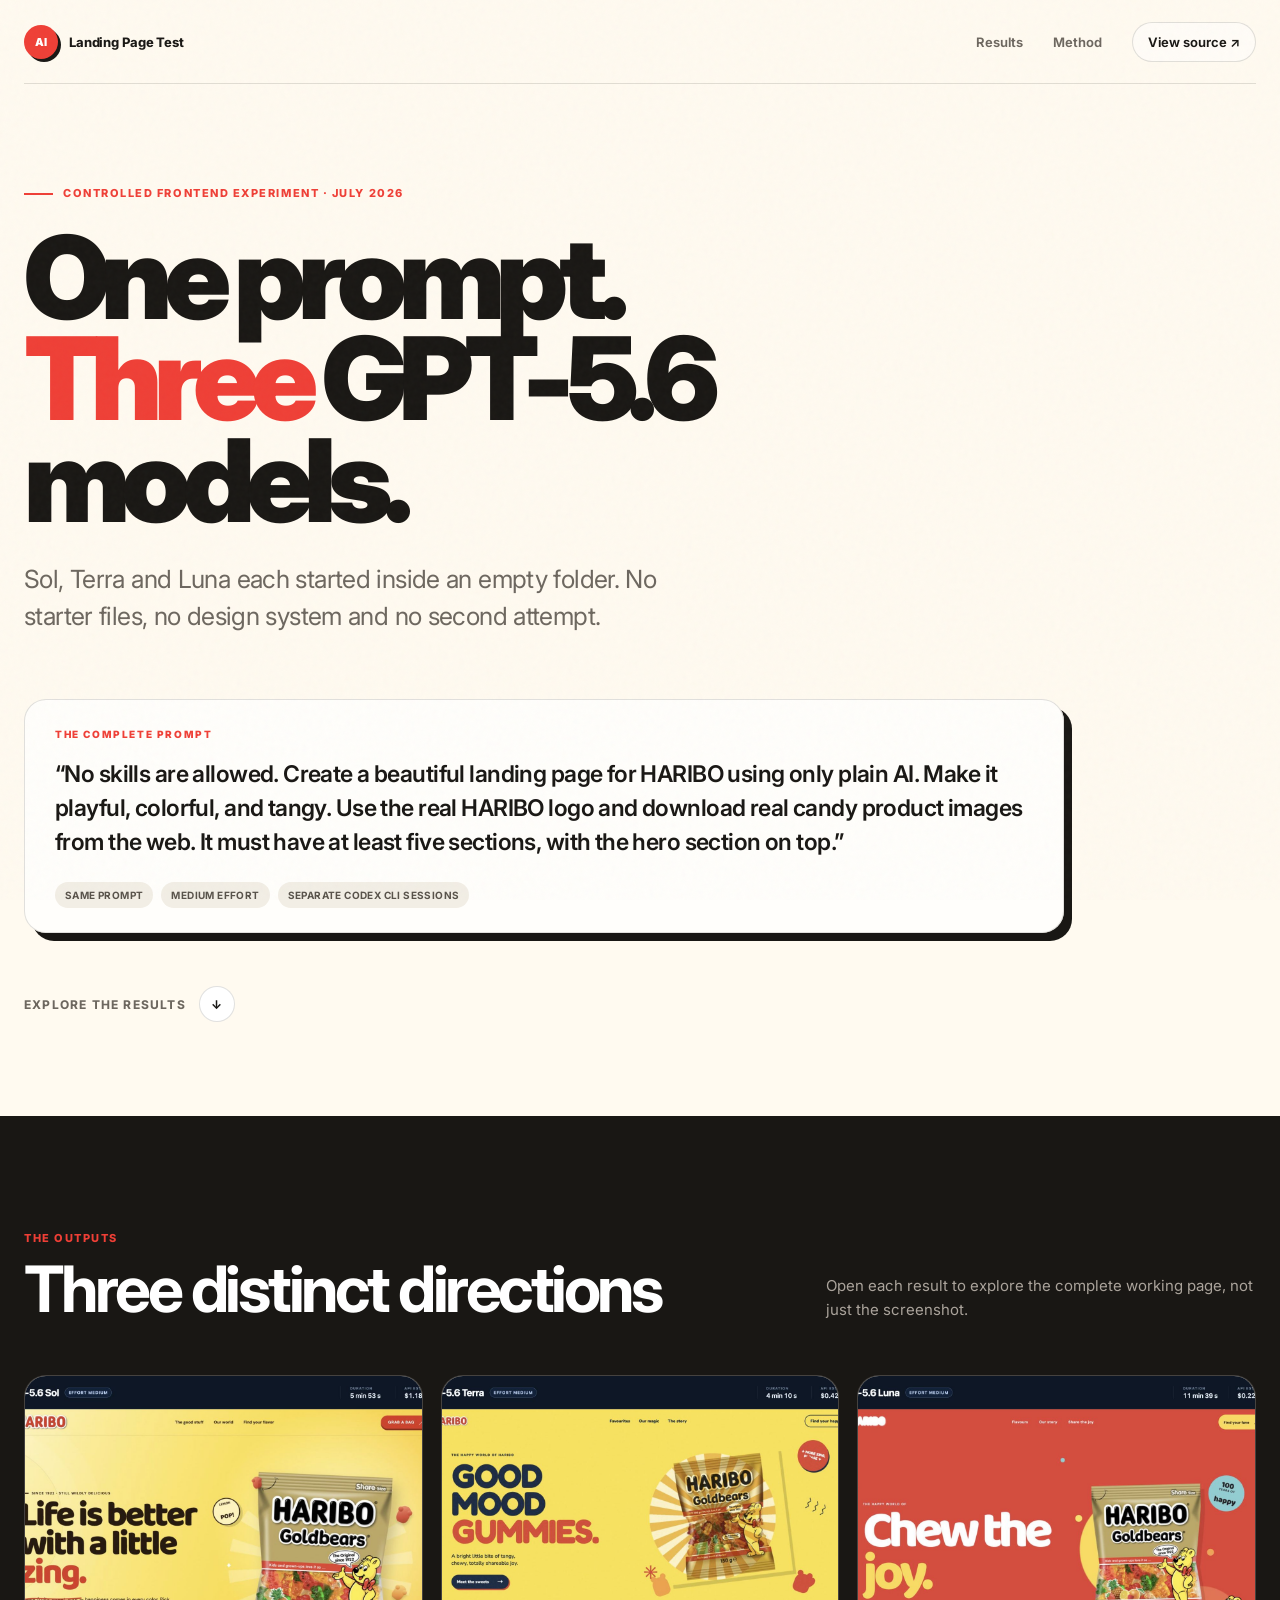
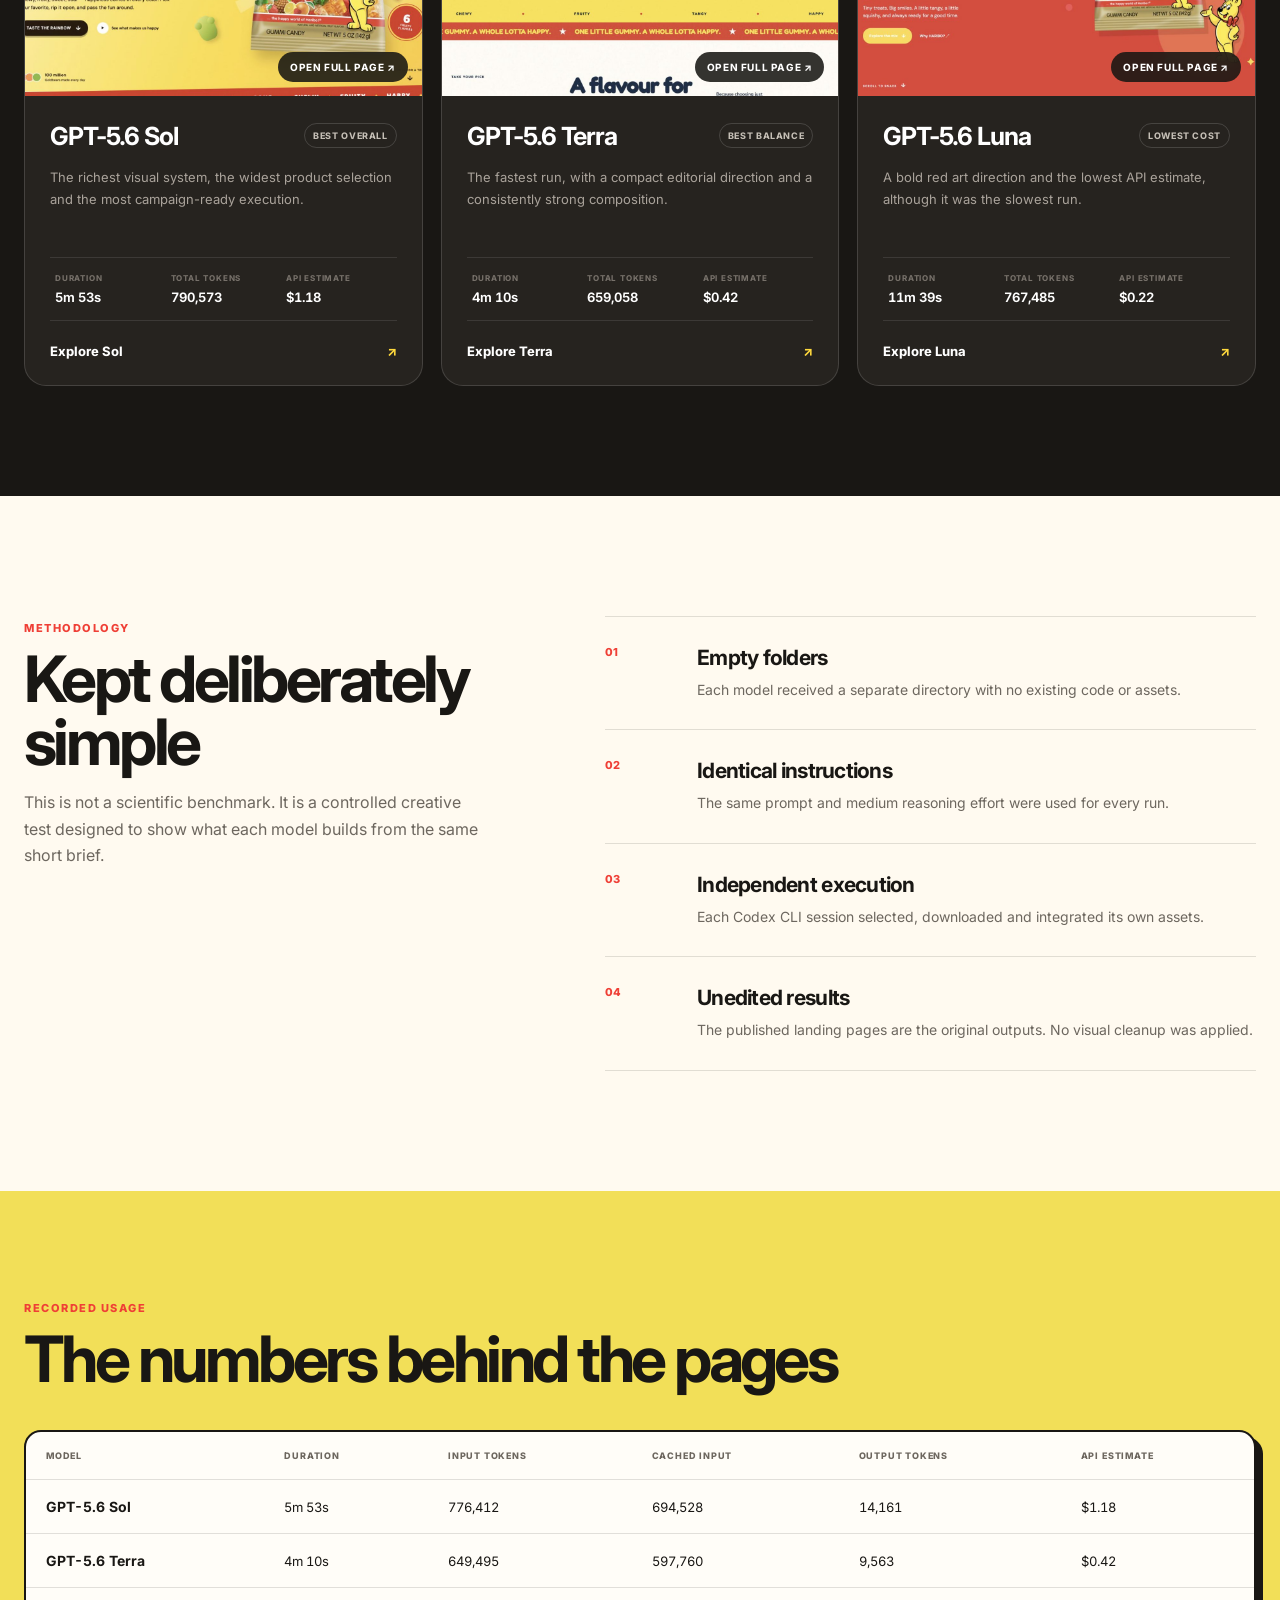
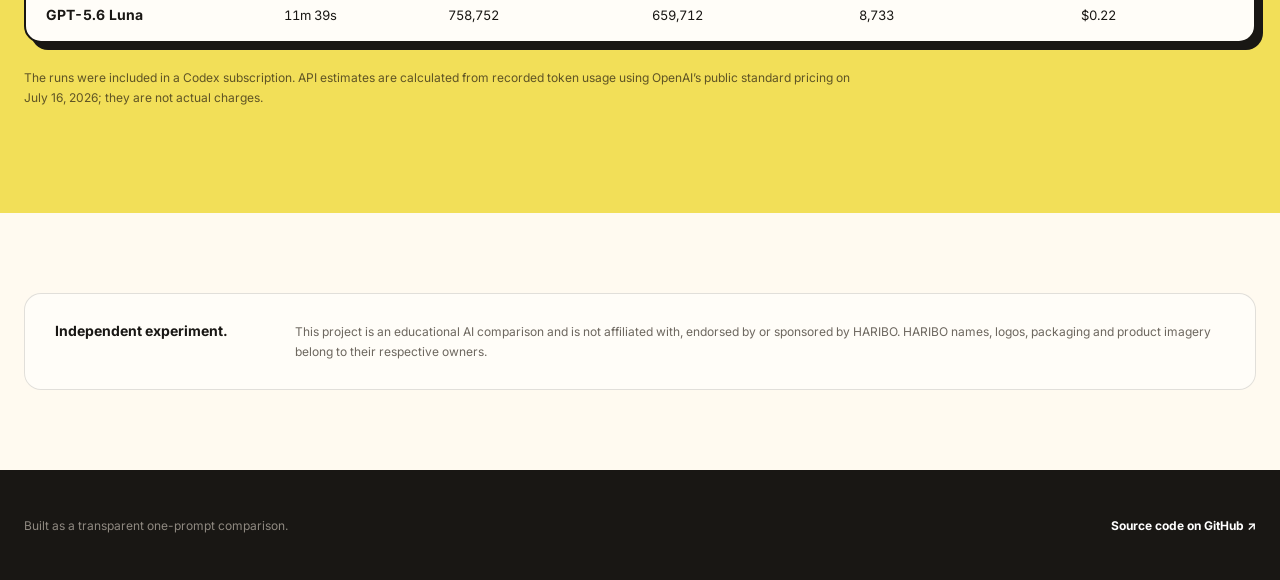
==== index.html @ 09b818e5 "Publish GPT-5.6 HARIBO comparison" ====
<!doctype html>
<html lang="en">
  <head>
    <meta charset="utf-8">
    <meta name="viewport" content="width=device-width, initial-scale=1">
    <meta name="description" content="One prompt, three GPT-5.6 models, three independently generated HARIBO landing pages.">
    <meta name="theme-color" content="#ef3f36">
    <meta property="og:type" content="website">
    <meta property="og:title" content="GPT-5.6 HARIBO Landing Page Comparison">
    <meta property="og:description" content="Explore three complete landing pages built from the same simple prompt by GPT-5.6 Sol, Terra and Luna.">
    <meta property="og:url" content="https://gauthier-huguenin.github.io/haribo-gpt-5.6-comparison/">
    <meta property="og:image" content="https://gauthier-huguenin.github.io/haribo-gpt-5.6-comparison/assets/social-preview.png">
    <meta name="twitter:card" content="summary_large_image">
    <meta name="twitter:title" content="One prompt. Three GPT-5.6 models.">
    <meta name="twitter:description" content="Explore the three complete HARIBO landing pages.">
    <meta name="twitter:image" content="https://gauthier-huguenin.github.io/haribo-gpt-5.6-comparison/assets/social-preview.png">
    <title>GPT-5.6 × HARIBO — Landing Page Comparison</title>
    <link rel="icon" href="assets/favicon.svg" type="image/svg+xml">
    <link rel="preconnect" href="https://fonts.googleapis.com">
    <link rel="preconnect" href="https://fonts.gstatic.com" crossorigin>
    <link href="https://fonts.googleapis.com/css2?family=Inter:wght@400;500;600;700;800;900&display=swap" rel="stylesheet">
    <link rel="stylesheet" href="styles.css">
  </head>
  <body>
    <div class="grain" aria-hidden="true"></div>

    <header class="site-header">
      <a class="brand" href="#top" aria-label="Back to top">
        <span class="brand-mark">AI</span>
        <span>Landing Page Test</span>
      </a>
      <nav aria-label="Main navigation">
        <a href="#results">Results</a>
        <a href="#method">Method</a>
        <a class="source-link" href="https://github.com/Gauthier-Huguenin/haribo-gpt-5.6-comparison" target="_blank" rel="noreferrer">View source <span>↗</span></a>
      </nav>
    </header>

    <main id="top">
      <section class="hero">
        <div class="eyebrow"><span></span> Controlled frontend experiment · July 2026</div>
        <h1>One prompt.<br><em>Three</em> GPT-5.6 models.</h1>
        <p class="hero-copy">Sol, Terra and Luna each started inside an empty folder. No starter files, no design system and no second attempt.</p>

        <div class="prompt-card">
          <div class="prompt-label">The complete prompt</div>
          <blockquote>“No skills are allowed. Create a beautiful landing page for HARIBO using only plain AI. Make it playful, colorful, and tangy. Use the real HARIBO logo and download real candy product images from the web. It must have at least five sections, with the hero section on top.”</blockquote>
          <div class="prompt-meta">
            <span>Same prompt</span>
            <span>Medium effort</span>
            <span>Separate Codex CLI sessions</span>
          </div>
        </div>

        <a class="scroll-cue" href="#results">Explore the results <span>↓</span></a>
      </section>

      <section class="results" id="results">
        <div class="section-heading">
          <div>
            <span class="kicker">The outputs</span>
            <h2>Three distinct directions</h2>
          </div>
          <p>Open each result to explore the complete working page, not just the screenshot.</p>
        </div>

        <div class="model-grid">
          <article class="model-card card-sol">
            <a class="preview" href="sol/" target="_blank" aria-label="Open the complete GPT-5.6 Sol landing page">
              <img src="assets/sol-preview.png" alt="GPT-5.6 Sol HARIBO landing page preview" width="1440" height="1000">
              <span class="open-pill">Open full page ↗</span>
            </a>
            <div class="card-body">
              <div class="card-title-row"><h3>GPT-5.6 Sol</h3><span class="verdict">Best overall</span></div>
              <p>The richest visual system, the widest product selection and the most campaign-ready execution.</p>
              <dl>
                <div><dt>Duration</dt><dd>5m 53s</dd></div>
                <div><dt>Total tokens</dt><dd>790,573</dd></div>
                <div><dt>API estimate</dt><dd>$1.18</dd></div>
              </dl>
              <a class="card-cta" href="sol/" target="_blank">Explore Sol <span>↗</span></a>
            </div>
          </article>

          <article class="model-card card-terra">
            <a class="preview" href="terra/" target="_blank" aria-label="Open the complete GPT-5.6 Terra landing page">
              <img src="assets/terra-preview.png" alt="GPT-5.6 Terra HARIBO landing page preview" width="1440" height="1000">
              <span class="open-pill">Open full page ↗</span>
            </a>
            <div class="card-body">
              <div class="card-title-row"><h3>GPT-5.6 Terra</h3><span class="verdict">Best balance</span></div>
              <p>The fastest run, with a compact editorial direction and a consistently strong composition.</p>
              <dl>
                <div><dt>Duration</dt><dd>4m 10s</dd></div>
                <div><dt>Total tokens</dt><dd>659,058</dd></div>
                <div><dt>API estimate</dt><dd>$0.42</dd></div>
              </dl>
              <a class="card-cta" href="terra/" target="_blank">Explore Terra <span>↗</span></a>
            </div>
          </article>

          <article class="model-card card-luna">
            <a class="preview" href="luna/" target="_blank" aria-label="Open the complete GPT-5.6 Luna landing page">
              <img src="assets/luna-preview.png" alt="GPT-5.6 Luna HARIBO landing page preview" width="1440" height="1000">
              <span class="open-pill">Open full page ↗</span>
            </a>
            <div class="card-body">
              <div class="card-title-row"><h3>GPT-5.6 Luna</h3><span class="verdict">Lowest cost</span></div>
              <p>A bold red art direction and the lowest API estimate, although it was the slowest run.</p>
              <dl>
                <div><dt>Duration</dt><dd>11m 39s</dd></div>
                <div><dt>Total tokens</dt><dd>767,485</dd></div>
                <div><dt>API estimate</dt><dd>$0.22</dd></div>
              </dl>
              <a class="card-cta" href="luna/" target="_blank">Explore Luna <span>↗</span></a>
            </div>
          </article>
        </div>
      </section>

      <section class="method" id="method">
        <div class="method-intro">
          <span class="kicker">Methodology</span>
          <h2>Kept deliberately simple</h2>
          <p>This is not a scientific benchmark. It is a controlled creative test designed to show what each model builds from the same short brief.</p>
        </div>
        <ol class="steps">
          <li><span>01</span><div><h3>Empty folders</h3><p>Each model received a separate directory with no existing code or assets.</p></div></li>
          <li><span>02</span><div><h3>Identical instructions</h3><p>The same prompt and medium reasoning effort were used for every run.</p></div></li>
          <li><span>03</span><div><h3>Independent execution</h3><p>Each Codex CLI session selected, downloaded and integrated its own assets.</p></div></li>
          <li><span>04</span><div><h3>Unedited results</h3><p>The published landing pages are the original outputs. No visual cleanup was applied.</p></div></li>
        </ol>
      </section>

      <section class="numbers">
        <div class="section-heading compact">
          <div><span class="kicker">Recorded usage</span><h2>The numbers behind the pages</h2></div>
        </div>
        <div class="table-wrap">
          <table>
            <thead><tr><th>Model</th><th>Duration</th><th>Input tokens</th><th>Cached input</th><th>Output tokens</th><th>API estimate</th></tr></thead>
            <tbody>
              <tr><th>GPT-5.6 Sol</th><td>5m 53s</td><td>776,412</td><td>694,528</td><td>14,161</td><td>$1.18</td></tr>
              <tr><th>GPT-5.6 Terra</th><td>4m 10s</td><td>649,495</td><td>597,760</td><td>9,563</td><td>$0.42</td></tr>
              <tr><th>GPT-5.6 Luna</th><td>11m 39s</td><td>758,752</td><td>659,712</td><td>8,733</td><td>$0.22</td></tr>
            </tbody>
          </table>
        </div>
        <p class="pricing-note">The runs were included in a Codex subscription. API estimates are calculated from recorded token usage using OpenAI’s public standard pricing on July 16, 2026; they are not actual charges.</p>
      </section>

      <aside class="disclaimer">
        <strong>Independent experiment.</strong>
        <p>This project is an educational AI comparison and is not affiliated with, endorsed by or sponsored by HARIBO. HARIBO names, logos, packaging and product imagery belong to their respective owners.</p>
      </aside>
    </main>

    <footer>
      <p>Built as a transparent one-prompt comparison.</p>
      <a href="https://github.com/Gauthier-Huguenin/haribo-gpt-5.6-comparison" target="_blank" rel="noreferrer">Source code on GitHub ↗</a>
    </footer>
  </body>
</html>
---- styles.css ----
:root {
  --ink: #191714;
  --muted: #6d675f;
  --cream: #fffaf0;
  --paper: #fffdf8;
  --red: #ef3f36;
  --yellow: #ffd93d;
  --blue: #18345c;
  --line: rgba(25, 23, 20, .13);
  font-family: Inter, ui-sans-serif, system-ui, -apple-system, BlinkMacSystemFont, "Segoe UI", sans-serif;
  color: var(--ink);
  background: var(--cream);
  font-synthesis: none;
}

* { box-sizing: border-box; }
html { scroll-behavior: smooth; }
body { margin: 0; overflow-x: hidden; background: var(--cream); }
a { color: inherit; }
img { max-width: 100%; }

.grain {
  position: fixed;
  inset: 0;
  pointer-events: none;
  opacity: .055;
  z-index: 10;
  background-image: url("data:image/svg+xml,%3Csvg viewBox='0 0 180 180' xmlns='http://www.w3.org/2000/svg'%3E%3Cfilter id='n'%3E%3CfeTurbulence type='fractalNoise' baseFrequency='.92' numOctaves='3' stitchTiles='stitch'/%3E%3C/filter%3E%3Crect width='100%25' height='100%25' filter='url(%23n)' opacity='.55'/%3E%3C/svg%3E");
}

.site-header {
  width: min(1440px, calc(100% - 48px));
  height: 84px;
  margin: 0 auto;
  display: flex;
  align-items: center;
  justify-content: space-between;
  border-bottom: 1px solid var(--line);
  position: relative;
  z-index: 2;
}

.brand { display: flex; align-items: center; gap: 11px; text-decoration: none; font-size: 13px; font-weight: 750; letter-spacing: -.01em; }
.brand-mark { display: grid; place-items: center; width: 34px; height: 34px; border-radius: 50%; color: white; background: var(--red); font-size: 11px; font-weight: 900; box-shadow: 3px 3px 0 var(--ink); }
nav { display: flex; align-items: center; gap: 30px; }
nav a { text-decoration: none; color: var(--muted); font-size: 13px; font-weight: 650; transition: color .2s ease; }
nav a:hover { color: var(--ink); }
.source-link { padding: 11px 15px; border: 1px solid var(--line); border-radius: 999px; color: var(--ink); background: rgba(255,255,255,.48); }

main { overflow: hidden; }
.hero { width: min(1240px, calc(100% - 48px)); margin: 0 auto; padding: 104px 0 94px; position: relative; }
.hero::before, .hero::after { content: ""; position: absolute; border-radius: 50%; z-index: -1; }
.hero::before { width: 440px; height: 440px; right: -260px; top: 70px; background: var(--yellow); opacity: .75; }
.hero::after { width: 150px; height: 150px; left: -190px; bottom: 20px; background: #a6d96a; }
.eyebrow, .kicker { color: var(--red); font-size: 11px; line-height: 1; font-weight: 800; letter-spacing: .14em; text-transform: uppercase; }
.eyebrow { display: flex; align-items: center; gap: 10px; }
.eyebrow span { width: 29px; height: 2px; background: var(--red); }
h1 { max-width: 1020px; margin: 28px 0 30px; font-size: clamp(66px, 9vw, 132px); line-height: .88; letter-spacing: -.075em; font-weight: 900; }
h1 em { color: var(--red); font-style: normal; }
.hero-copy { max-width: 690px; margin: 0; color: var(--muted); font-size: clamp(18px, 2vw, 25px); line-height: 1.48; letter-spacing: -.025em; }
.prompt-card { max-width: 1040px; margin-top: 64px; padding: 28px 30px 24px; border: 1px solid var(--line); border-radius: 22px; background: rgba(255,255,255,.72); box-shadow: 8px 8px 0 var(--ink); }
.prompt-label { margin-bottom: 17px; color: var(--red); font-size: 10px; font-weight: 850; letter-spacing: .16em; text-transform: uppercase; }
blockquote { margin: 0; font-size: clamp(17px, 2vw, 23px); line-height: 1.48; font-weight: 600; letter-spacing: -.025em; }
.prompt-meta { display: flex; flex-wrap: wrap; gap: 8px; margin-top: 23px; }
.prompt-meta span { padding: 7px 10px; border-radius: 999px; background: #f2eee5; color: #58524a; font-size: 10px; font-weight: 700; letter-spacing: .04em; text-transform: uppercase; }
.scroll-cue { display: inline-flex; align-items: center; gap: 13px; margin-top: 53px; color: var(--muted); font-size: 12px; font-weight: 750; text-decoration: none; text-transform: uppercase; letter-spacing: .1em; }
.scroll-cue span { display: grid; place-items: center; width: 36px; height: 36px; border: 1px solid var(--line); border-radius: 50%; background: white; color: var(--ink); }

.results { padding: 110px max(24px, calc((100vw - 1440px) / 2)); background: var(--ink); color: white; }
.section-heading { display: flex; justify-content: space-between; align-items: end; gap: 40px; margin-bottom: 54px; }
.section-heading h2, .method h2, .numbers h2 { margin: 12px 0 0; font-size: clamp(38px, 5vw, 68px); line-height: .98; letter-spacing: -.055em; }
.section-heading > p { max-width: 430px; margin: 0; color: #aaa39b; font-size: 15px; line-height: 1.55; }
.model-grid { display: grid; grid-template-columns: repeat(3, 1fr); gap: 18px; }
.model-card { min-width: 0; overflow: hidden; border: 1px solid rgba(255,255,255,.14); border-radius: 22px; background: #26231f; transition: transform .25s ease, border-color .25s ease; }
.model-card:hover { transform: translateY(-5px); border-color: rgba(255,255,255,.3); }
.preview { display: block; height: 320px; position: relative; overflow: hidden; background: #e9e3d7; }
.preview img { width: 100%; height: 100%; display: block; object-fit: cover; object-position: top; transition: transform .4s ease; }
.model-card:hover .preview img { transform: scale(1.018); }
.open-pill { position: absolute; right: 14px; bottom: 14px; padding: 9px 12px; border-radius: 999px; background: rgba(25,23,20,.88); color: white; backdrop-filter: blur(8px); font-size: 10px; font-weight: 750; text-transform: uppercase; letter-spacing: .06em; }
.card-body { padding: 25px 25px 26px; }
.card-title-row { display: flex; align-items: center; justify-content: space-between; gap: 16px; }
.card-title-row h3 { margin: 0; font-size: 25px; letter-spacing: -.04em; }
.verdict { flex: 0 0 auto; padding: 6px 8px; border: 1px solid rgba(255,255,255,.15); border-radius: 999px; color: #c5bfb6; font-size: 9px; font-weight: 750; letter-spacing: .07em; text-transform: uppercase; }
.card-body > p { min-height: 69px; margin: 15px 0 22px; color: #aaa39b; font-size: 13px; line-height: 1.7; }
dl { margin: 0; display: grid; grid-template-columns: repeat(3, 1fr); border-top: 1px solid rgba(255,255,255,.1); border-bottom: 1px solid rgba(255,255,255,.1); }
dl div { padding: 15px 5px; }
dt { margin-bottom: 6px; color: #77716a; font-size: 8px; font-weight: 750; text-transform: uppercase; letter-spacing: .1em; }
dd { margin: 0; font-size: 13px; font-weight: 650; font-variant-numeric: tabular-nums; }
.card-cta { display: flex; align-items: center; justify-content: space-between; margin-top: 22px; text-decoration: none; font-size: 13px; font-weight: 750; }
.card-cta span { color: var(--yellow); }

.method { width: min(1240px, calc(100% - 48px)); margin: 0 auto; padding: 120px 0; display: grid; grid-template-columns: .85fr 1.15fr; gap: 100px; }
.method-intro { position: sticky; top: 40px; align-self: start; }
.method-intro > p { max-width: 460px; color: var(--muted); font-size: 16px; line-height: 1.65; }
.steps { list-style: none; padding: 0; margin: 0; border-top: 1px solid var(--line); }
.steps li { display: grid; grid-template-columns: 72px 1fr; gap: 20px; padding: 28px 0; border-bottom: 1px solid var(--line); }
.steps li > span { color: var(--red); font-size: 11px; font-weight: 800; }
.steps h3 { margin: 0 0 9px; font-size: 21px; letter-spacing: -.035em; }
.steps p { margin: 0; color: var(--muted); font-size: 14px; line-height: 1.6; }

.numbers { padding: 105px max(24px, calc((100vw - 1240px) / 2)); background: #f2df58; }
.section-heading.compact { margin-bottom: 40px; }
.table-wrap { overflow-x: auto; border: 2px solid var(--ink); border-radius: 17px; background: var(--paper); box-shadow: 7px 7px 0 var(--ink); }
table { width: 100%; min-width: 850px; border-collapse: collapse; text-align: left; font-variant-numeric: tabular-nums; }
th, td { padding: 18px 20px; border-bottom: 1px solid var(--line); font-size: 13px; }
thead th { color: var(--muted); font-size: 9px; font-weight: 800; letter-spacing: .09em; text-transform: uppercase; }
tbody th { font-size: 14px; }
tbody tr:last-child th, tbody tr:last-child td { border-bottom: 0; }
.pricing-note { max-width: 850px; margin: 25px 0 0; color: #5f5425; font-size: 12px; line-height: 1.65; }

.disclaimer { width: min(1240px, calc(100% - 48px)); margin: 80px auto; padding: 28px 30px; display: grid; grid-template-columns: 210px 1fr; gap: 30px; border: 1px solid var(--line); border-radius: 17px; background: rgba(255,255,255,.55); }
.disclaimer strong { font-size: 14px; }
.disclaimer p { margin: 0; color: var(--muted); font-size: 12px; line-height: 1.65; }
footer { min-height: 110px; padding: 0 max(24px, calc((100vw - 1240px) / 2)); display: flex; align-items: center; justify-content: space-between; gap: 30px; background: var(--ink); color: white; }
footer p, footer a { font-size: 12px; }
footer p { color: #8f8981; }
footer a { text-decoration: none; font-weight: 700; }

@media (max-width: 1050px) {
  .model-grid { grid-template-columns: 1fr; }
  .model-card { display: grid; grid-template-columns: 1.1fr .9fr; }
  .preview { height: auto; min-height: 390px; }
  .method { grid-template-columns: 1fr; gap: 50px; }
  .method-intro { position: static; }
}

@media (max-width: 720px) {
  .site-header { width: calc(100% - 32px); }
  nav > a:not(.source-link) { display: none; }
  .hero { width: calc(100% - 32px); padding-top: 72px; }
  h1 { font-size: 60px; }
  .prompt-card { padding: 23px 20px; box-shadow: 5px 5px 0 var(--ink); }
  .section-heading { align-items: start; flex-direction: column; }
  .results { padding-top: 80px; padding-bottom: 80px; }
  .model-card { display: block; }
  .preview { height: 290px; min-height: 0; }
  .method { width: calc(100% - 32px); padding: 85px 0; }
  .disclaimer { width: calc(100% - 32px); grid-template-columns: 1fr; gap: 12px; }
  footer { align-items: start; flex-direction: column; justify-content: center; }
}

@media (prefers-reduced-motion: reduce) {
  html { scroll-behavior: auto; }
  *, *::before, *::after { transition-duration: .01ms !important; }
}
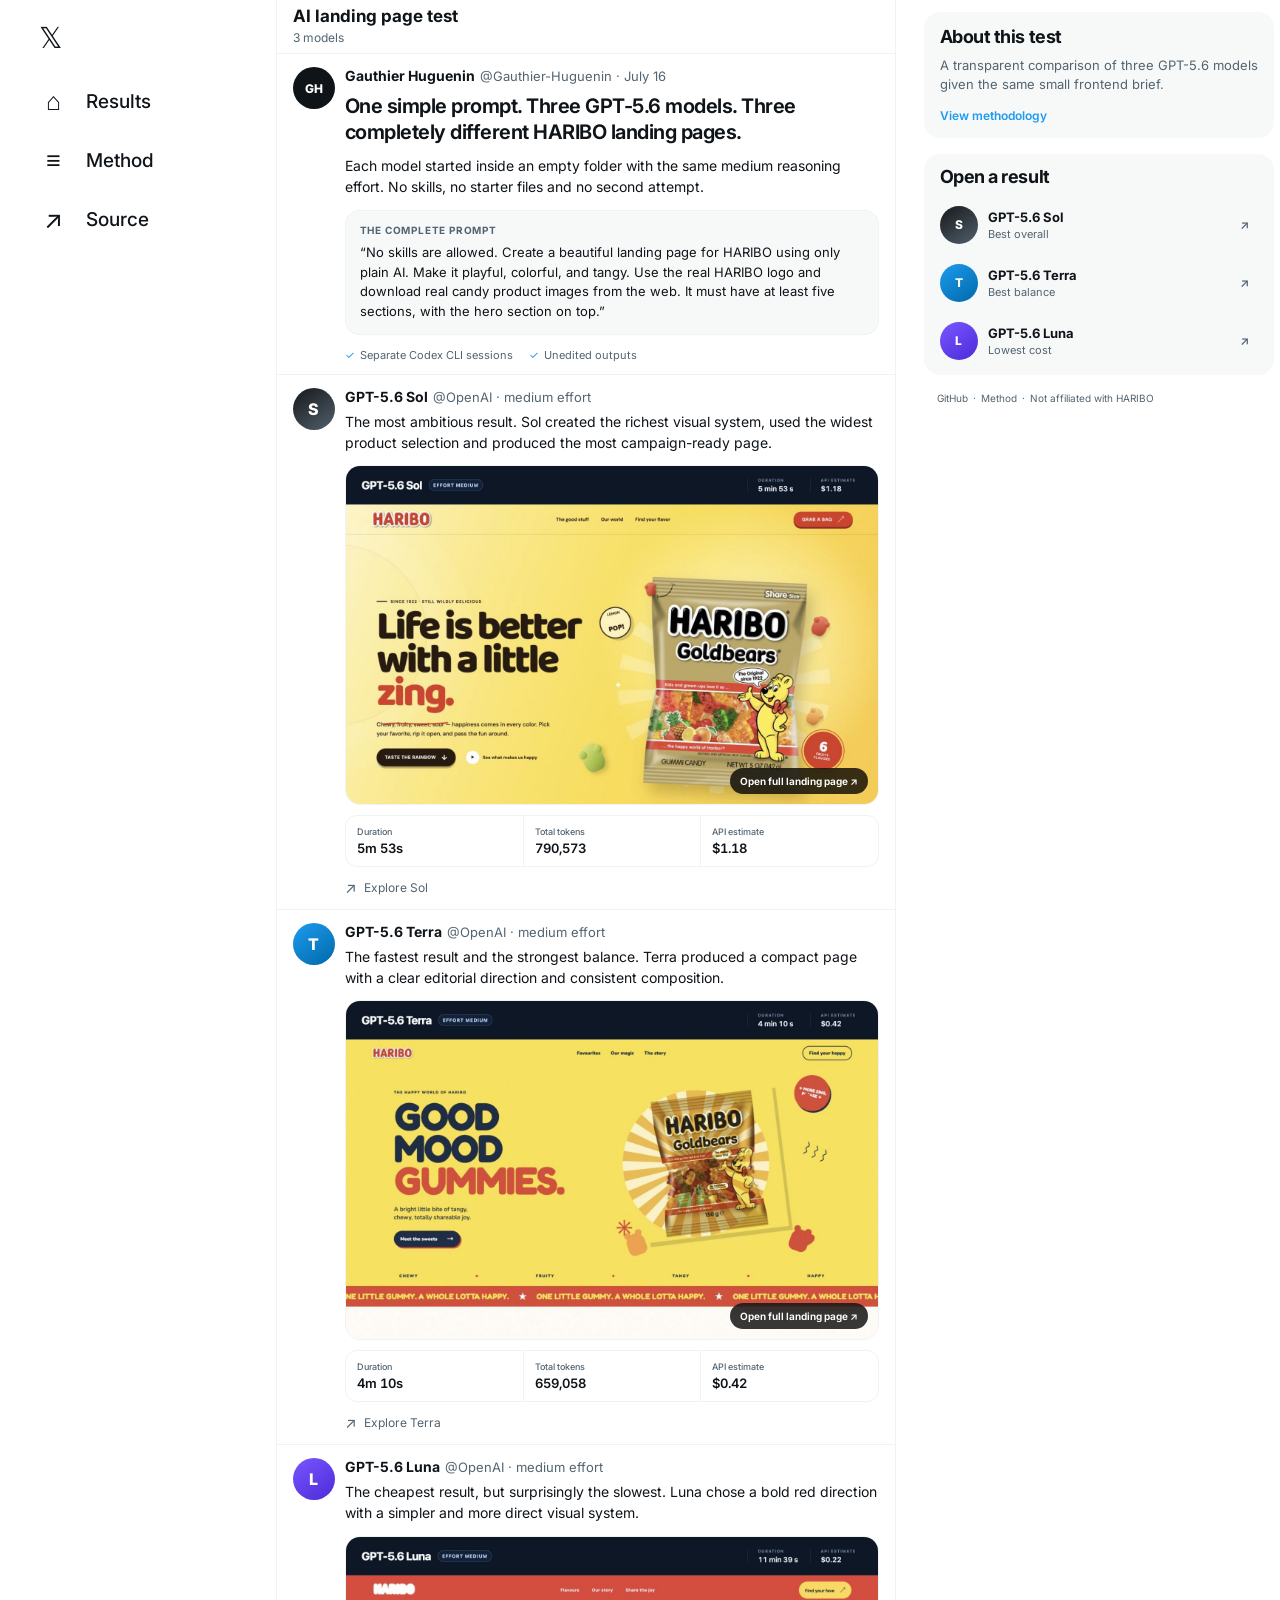
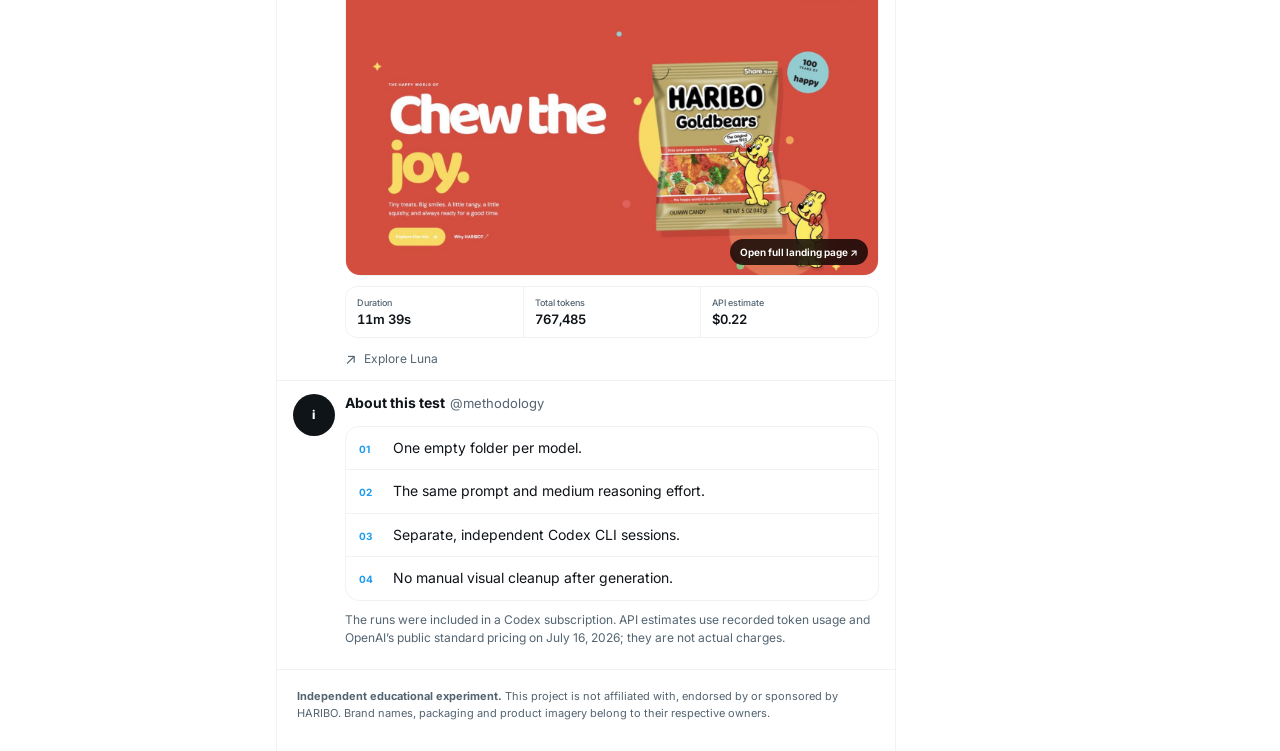
==== commit 22666965: "Redesign gallery for X visitors" ====
--- a/index.html
+++ b/index.html
@@ -4,160 +4,129 @@
     <meta charset="utf-8">
     <meta name="viewport" content="width=device-width, initial-scale=1">
     <meta name="description" content="One prompt, three GPT-5.6 models, three independently generated HARIBO landing pages.">
-    <meta name="theme-color" content="#ef3f36">
+    <meta name="theme-color" content="#ffffff" media="(prefers-color-scheme: light)">
+    <meta name="theme-color" content="#000000" media="(prefers-color-scheme: dark)">
     <meta property="og:type" content="website">
-    <meta property="og:title" content="GPT-5.6 HARIBO Landing Page Comparison">
-    <meta property="og:description" content="Explore three complete landing pages built from the same simple prompt by GPT-5.6 Sol, Terra and Luna.">
+    <meta property="og:title" content="One prompt. Three GPT-5.6 models.">
+    <meta property="og:description" content="Explore the complete HARIBO landing pages created by GPT-5.6 Sol, Terra and Luna.">
     <meta property="og:url" content="https://gauthier-huguenin.github.io/haribo-gpt-5.6-comparison/">
     <meta property="og:image" content="https://gauthier-huguenin.github.io/haribo-gpt-5.6-comparison/assets/social-preview.png">
     <meta name="twitter:card" content="summary_large_image">
     <meta name="twitter:title" content="One prompt. Three GPT-5.6 models.">
-    <meta name="twitter:description" content="Explore the three complete HARIBO landing pages.">
+    <meta name="twitter:description" content="Open and compare every complete landing page.">
     <meta name="twitter:image" content="https://gauthier-huguenin.github.io/haribo-gpt-5.6-comparison/assets/social-preview.png">
-    <title>GPT-5.6 × HARIBO — Landing Page Comparison</title>
+    <title>GPT-5.6 HARIBO comparison</title>
     <link rel="icon" href="assets/favicon.svg" type="image/svg+xml">
     <link rel="preconnect" href="https://fonts.googleapis.com">
     <link rel="preconnect" href="https://fonts.gstatic.com" crossorigin>
-    <link href="https://fonts.googleapis.com/css2?family=Inter:wght@400;500;600;700;800;900&display=swap" rel="stylesheet">
+    <link href="https://fonts.googleapis.com/css2?family=Inter:wght@400;500;600;700;800&display=swap" rel="stylesheet">
     <link rel="stylesheet" href="styles.css">
   </head>
   <body>
-    <div class="grain" aria-hidden="true"></div>
+    <div class="layout">
+      <aside class="rail" aria-label="Primary navigation">
+        <a class="x-mark" href="#top" aria-label="Home">𝕏</a>
+        <nav>
+          <a href="#results" aria-label="Results"><span>⌂</span><b>Results</b></a>
+          <a href="#method" aria-label="Method"><span>≡</span><b>Method</b></a>
+          <a href="https://github.com/Gauthier-Huguenin/haribo-gpt-5.6-comparison" target="_blank" rel="noreferrer" aria-label="Source code"><span>↗</span><b>Source</b></a>
+        </nav>
+      </aside>
 
-    <header class="site-header">
-      <a class="brand" href="#top" aria-label="Back to top">
-        <span class="brand-mark">AI</span>
-        <span>Landing Page Test</span>
-      </a>
-      <nav aria-label="Main navigation">
-        <a href="#results">Results</a>
-        <a href="#method">Method</a>
-        <a class="source-link" href="https://github.com/Gauthier-Huguenin/haribo-gpt-5.6-comparison" target="_blank" rel="noreferrer">View source <span>↗</span></a>
-      </nav>
-    </header>
+      <main class="feed" id="top">
+        <header class="topbar">
+          <div><h1>AI landing page test</h1><span>3 models</span></div>
+        </header>
 
-    <main id="top">
-      <section class="hero">
-        <div class="eyebrow"><span></span> Controlled frontend experiment · July 2026</div>
-        <h1>One prompt.<br><em>Three</em> GPT-5.6 models.</h1>
-        <p class="hero-copy">Sol, Terra and Luna each started inside an empty folder. No starter files, no design system and no second attempt.</p>
+        <article class="post intro-post">
+          <div class="avatar">GH</div>
+          <div class="post-content">
+            <div class="author"><strong>Gauthier Huguenin</strong><span>@Gauthier-Huguenin · July 16</span></div>
+            <p class="lead">One simple prompt. Three GPT-5.6 models. Three completely different HARIBO landing pages.</p>
+            <p>Each model started inside an empty folder with the same medium reasoning effort. No skills, no starter files and no second attempt.</p>
+            <div class="prompt">
+              <span>The complete prompt</span>
+              <p>“No skills are allowed. Create a beautiful landing page for HARIBO using only plain AI. Make it playful, colorful, and tangy. Use the real HARIBO logo and download real candy product images from the web. It must have at least five sections, with the hero section on top.”</p>
+            </div>
+            <div class="post-meta"><span>Separate Codex CLI sessions</span><span>Unedited outputs</span></div>
+          </div>
+        </article>
 
-        <div class="prompt-card">
-          <div class="prompt-label">The complete prompt</div>
-          <blockquote>“No skills are allowed. Create a beautiful landing page for HARIBO using only plain AI. Make it playful, colorful, and tangy. Use the real HARIBO logo and download real candy product images from the web. It must have at least five sections, with the hero section on top.”</blockquote>
-          <div class="prompt-meta">
-            <span>Same prompt</span>
-            <span>Medium effort</span>
-            <span>Separate Codex CLI sessions</span>
-          </div>
-        </div>
-
-        <a class="scroll-cue" href="#results">Explore the results <span>↓</span></a>
-      </section>
-
-      <section class="results" id="results">
-        <div class="section-heading">
-          <div>
-            <span class="kicker">The outputs</span>
-            <h2>Three distinct directions</h2>
-          </div>
-          <p>Open each result to explore the complete working page, not just the screenshot.</p>
-        </div>
-
-        <div class="model-grid">
-          <article class="model-card card-sol">
-            <a class="preview" href="sol/" target="_blank" aria-label="Open the complete GPT-5.6 Sol landing page">
-              <img src="assets/sol-preview.png" alt="GPT-5.6 Sol HARIBO landing page preview" width="1440" height="1000">
-              <span class="open-pill">Open full page ↗</span>
-            </a>
-            <div class="card-body">
-              <div class="card-title-row"><h3>GPT-5.6 Sol</h3><span class="verdict">Best overall</span></div>
-              <p>The richest visual system, the widest product selection and the most campaign-ready execution.</p>
-              <dl>
-                <div><dt>Duration</dt><dd>5m 53s</dd></div>
-                <div><dt>Total tokens</dt><dd>790,573</dd></div>
-                <div><dt>API estimate</dt><dd>$1.18</dd></div>
-              </dl>
-              <a class="card-cta" href="sol/" target="_blank">Explore Sol <span>↗</span></a>
+        <section id="results" aria-label="Model results">
+          <article class="post model-post">
+            <div class="avatar model-avatar sol-avatar">S</div>
+            <div class="post-content">
+              <div class="author"><strong>GPT-5.6 Sol</strong><span>@OpenAI · medium effort</span></div>
+              <p>The most ambitious result. Sol created the richest visual system, used the widest product selection and produced the most campaign-ready page.</p>
+              <a class="media" href="sol/" target="_blank" aria-label="Open GPT-5.6 Sol landing page">
+                <img src="assets/sol-preview.png" alt="GPT-5.6 Sol HARIBO landing page" width="1440" height="1000">
+                <span class="media-label">Open full landing page ↗</span>
+              </a>
+              <div class="metrics"><span><small>Duration</small>5m 53s</span><span><small>Total tokens</small>790,573</span><span><small>API estimate</small>$1.18</span></div>
+              <a class="open-link" href="sol/" target="_blank"><span>↗</span> Explore Sol</a>
             </div>
           </article>
 
-          <article class="model-card card-terra">
-            <a class="preview" href="terra/" target="_blank" aria-label="Open the complete GPT-5.6 Terra landing page">
-              <img src="assets/terra-preview.png" alt="GPT-5.6 Terra HARIBO landing page preview" width="1440" height="1000">
-              <span class="open-pill">Open full page ↗</span>
-            </a>
-            <div class="card-body">
-              <div class="card-title-row"><h3>GPT-5.6 Terra</h3><span class="verdict">Best balance</span></div>
-              <p>The fastest run, with a compact editorial direction and a consistently strong composition.</p>
-              <dl>
-                <div><dt>Duration</dt><dd>4m 10s</dd></div>
-                <div><dt>Total tokens</dt><dd>659,058</dd></div>
-                <div><dt>API estimate</dt><dd>$0.42</dd></div>
-              </dl>
-              <a class="card-cta" href="terra/" target="_blank">Explore Terra <span>↗</span></a>
+          <article class="post model-post">
+            <div class="avatar model-avatar terra-avatar">T</div>
+            <div class="post-content">
+              <div class="author"><strong>GPT-5.6 Terra</strong><span>@OpenAI · medium effort</span></div>
+              <p>The fastest result and the strongest balance. Terra produced a compact page with a clear editorial direction and consistent composition.</p>
+              <a class="media" href="terra/" target="_blank" aria-label="Open GPT-5.6 Terra landing page">
+                <img src="assets/terra-preview.png" alt="GPT-5.6 Terra HARIBO landing page" width="1440" height="1000">
+                <span class="media-label">Open full landing page ↗</span>
+              </a>
+              <div class="metrics"><span><small>Duration</small>4m 10s</span><span><small>Total tokens</small>659,058</span><span><small>API estimate</small>$0.42</span></div>
+              <a class="open-link" href="terra/" target="_blank"><span>↗</span> Explore Terra</a>
             </div>
           </article>
 
-          <article class="model-card card-luna">
-            <a class="preview" href="luna/" target="_blank" aria-label="Open the complete GPT-5.6 Luna landing page">
-              <img src="assets/luna-preview.png" alt="GPT-5.6 Luna HARIBO landing page preview" width="1440" height="1000">
-              <span class="open-pill">Open full page ↗</span>
-            </a>
-            <div class="card-body">
-              <div class="card-title-row"><h3>GPT-5.6 Luna</h3><span class="verdict">Lowest cost</span></div>
-              <p>A bold red art direction and the lowest API estimate, although it was the slowest run.</p>
-              <dl>
-                <div><dt>Duration</dt><dd>11m 39s</dd></div>
-                <div><dt>Total tokens</dt><dd>767,485</dd></div>
-                <div><dt>API estimate</dt><dd>$0.22</dd></div>
-              </dl>
-              <a class="card-cta" href="luna/" target="_blank">Explore Luna <span>↗</span></a>
+          <article class="post model-post">
+            <div class="avatar model-avatar luna-avatar">L</div>
+            <div class="post-content">
+              <div class="author"><strong>GPT-5.6 Luna</strong><span>@OpenAI · medium effort</span></div>
+              <p>The cheapest result, but surprisingly the slowest. Luna chose a bold red direction with a simpler and more direct visual system.</p>
+              <a class="media" href="luna/" target="_blank" aria-label="Open GPT-5.6 Luna landing page">
+                <img src="assets/luna-preview.png" alt="GPT-5.6 Luna HARIBO landing page" width="1440" height="1000">
+                <span class="media-label">Open full landing page ↗</span>
+              </a>
+              <div class="metrics"><span><small>Duration</small>11m 39s</span><span><small>Total tokens</small>767,485</span><span><small>API estimate</small>$0.22</span></div>
+              <a class="open-link" href="luna/" target="_blank"><span>↗</span> Explore Luna</a>
             </div>
           </article>
-        </div>
-      </section>
+        </section>
 
-      <section class="method" id="method">
-        <div class="method-intro">
-          <span class="kicker">Methodology</span>
-          <h2>Kept deliberately simple</h2>
-          <p>This is not a scientific benchmark. It is a controlled creative test designed to show what each model builds from the same short brief.</p>
-        </div>
-        <ol class="steps">
-          <li><span>01</span><div><h3>Empty folders</h3><p>Each model received a separate directory with no existing code or assets.</p></div></li>
-          <li><span>02</span><div><h3>Identical instructions</h3><p>The same prompt and medium reasoning effort were used for every run.</p></div></li>
-          <li><span>03</span><div><h3>Independent execution</h3><p>Each Codex CLI session selected, downloaded and integrated its own assets.</p></div></li>
-          <li><span>04</span><div><h3>Unedited results</h3><p>The published landing pages are the original outputs. No visual cleanup was applied.</p></div></li>
-        </ol>
-      </section>
+        <article class="post" id="method">
+          <div class="avatar">i</div>
+          <div class="post-content">
+            <div class="author"><strong>About this test</strong><span>@methodology</span></div>
+            <div class="method-list">
+              <p><b>01</b> One empty folder per model.</p>
+              <p><b>02</b> The same prompt and medium reasoning effort.</p>
+              <p><b>03</b> Separate, independent Codex CLI sessions.</p>
+              <p><b>04</b> No manual visual cleanup after generation.</p>
+            </div>
+            <p class="note">The runs were included in a Codex subscription. API estimates use recorded token usage and OpenAI’s public standard pricing on July 16, 2026; they are not actual charges.</p>
+          </div>
+        </article>
 
-      <section class="numbers">
-        <div class="section-heading compact">
-          <div><span class="kicker">Recorded usage</span><h2>The numbers behind the pages</h2></div>
-        </div>
-        <div class="table-wrap">
-          <table>
-            <thead><tr><th>Model</th><th>Duration</th><th>Input tokens</th><th>Cached input</th><th>Output tokens</th><th>API estimate</th></tr></thead>
-            <tbody>
-              <tr><th>GPT-5.6 Sol</th><td>5m 53s</td><td>776,412</td><td>694,528</td><td>14,161</td><td>$1.18</td></tr>
-              <tr><th>GPT-5.6 Terra</th><td>4m 10s</td><td>649,495</td><td>597,760</td><td>9,563</td><td>$0.42</td></tr>
-              <tr><th>GPT-5.6 Luna</th><td>11m 39s</td><td>758,752</td><td>659,712</td><td>8,733</td><td>$0.22</td></tr>
-            </tbody>
-          </table>
-        </div>
-        <p class="pricing-note">The runs were included in a Codex subscription. API estimates are calculated from recorded token usage using OpenAI’s public standard pricing on July 16, 2026; they are not actual charges.</p>
-      </section>
+        <aside class="disclaimer"><b>Independent educational experiment.</b> This project is not affiliated with, endorsed by or sponsored by HARIBO. Brand names, packaging and product imagery belong to their respective owners.</aside>
+      </main>
 
-      <aside class="disclaimer">
-        <strong>Independent experiment.</strong>
-        <p>This project is an educational AI comparison and is not affiliated with, endorsed by or sponsored by HARIBO. HARIBO names, logos, packaging and product imagery belong to their respective owners.</p>
+      <aside class="sidebar">
+        <section class="side-card">
+          <h2>About this test</h2>
+          <p>A transparent comparison of three GPT-5.6 models given the same small frontend brief.</p>
+          <a href="#method">View methodology</a>
+        </section>
+        <section class="side-card quick-links">
+          <h2>Open a result</h2>
+          <a href="sol/" target="_blank"><span class="mini-avatar sol-avatar">S</span><div><b>GPT-5.6 Sol</b><small>Best overall</small></div><i>↗</i></a>
+          <a href="terra/" target="_blank"><span class="mini-avatar terra-avatar">T</span><div><b>GPT-5.6 Terra</b><small>Best balance</small></div><i>↗</i></a>
+          <a href="luna/" target="_blank"><span class="mini-avatar luna-avatar">L</span><div><b>GPT-5.6 Luna</b><small>Lowest cost</small></div><i>↗</i></a>
+        </section>
+        <footer><a href="https://github.com/Gauthier-Huguenin/haribo-gpt-5.6-comparison" target="_blank" rel="noreferrer">GitHub</a><span>·</span><a href="#method">Method</a><span>·</span><span>Not affiliated with HARIBO</span></footer>
       </aside>
-    </main>
-
-    <footer>
-      <p>Built as a transparent one-prompt comparison.</p>
-      <a href="https://github.com/Gauthier-Huguenin/haribo-gpt-5.6-comparison" target="_blank" rel="noreferrer">Source code on GitHub ↗</a>
-    </footer>
+    </div>
   </body>
 </html>
--- a/styles.css
+++ b/styles.css
@@ -1,145 +1,125 @@
 :root {
-  --ink: #191714;
-  --muted: #6d675f;
-  --cream: #fffaf0;
-  --paper: #fffdf8;
-  --red: #ef3f36;
-  --yellow: #ffd93d;
-  --blue: #18345c;
-  --line: rgba(25, 23, 20, .13);
-  font-family: Inter, ui-sans-serif, system-ui, -apple-system, BlinkMacSystemFont, "Segoe UI", sans-serif;
-  color: var(--ink);
-  background: var(--cream);
+  color-scheme: light dark;
+  --bg: #fff;
+  --text: #0f1419;
+  --secondary: #536471;
+  --line: #eff3f4;
+  --soft: #f7f9f9;
+  --blue: #1d9bf0;
+  --hover: rgba(15,20,25,.035);
+  font-family: Inter, -apple-system, BlinkMacSystemFont, "Segoe UI", Roboto, Helvetica, Arial, sans-serif;
   font-synthesis: none;
 }
 
 * { box-sizing: border-box; }
 html { scroll-behavior: smooth; }
-body { margin: 0; overflow-x: hidden; background: var(--cream); }
+body { margin: 0; background: var(--bg); color: var(--text); }
 a { color: inherit; }
-img { max-width: 100%; }
+.layout { width: min(1265px, 100%); min-height: 100vh; margin: 0 auto; display: grid; grid-template-columns: 240px 620px 350px; gap: 28px; }
 
-.grain {
-  position: fixed;
-  inset: 0;
-  pointer-events: none;
-  opacity: .055;
-  z-index: 10;
-  background-image: url("data:image/svg+xml,%3Csvg viewBox='0 0 180 180' xmlns='http://www.w3.org/2000/svg'%3E%3Cfilter id='n'%3E%3CfeTurbulence type='fractalNoise' baseFrequency='.92' numOctaves='3' stitchTiles='stitch'/%3E%3C/filter%3E%3Crect width='100%25' height='100%25' filter='url(%23n)' opacity='.55'/%3E%3C/svg%3E");
+.rail { min-height: 100vh; padding: 12px 18px; position: sticky; top: 0; align-self: start; }
+.x-mark { display: grid; place-items: center; width: 50px; height: 50px; margin-bottom: 13px; border-radius: 50%; text-decoration: none; font-size: 29px; transition: background .15s; }
+.x-mark:hover, .rail nav a:hover { background: var(--hover); }
+.rail nav { display: grid; gap: 7px; }
+.rail nav a { width: max-content; max-width: 100%; height: 52px; padding: 0 15px; display: flex; align-items: center; gap: 19px; border-radius: 999px; text-decoration: none; font-size: 19px; font-weight: 400; transition: background .15s; }
+.rail nav span { width: 26px; text-align: center; font-size: 25px; line-height: 1; }
+.rail nav b { font-weight: 500; }
+
+.feed { min-width: 0; border-left: 1px solid var(--line); border-right: 1px solid var(--line); }
+.topbar { height: 54px; padding: 0 16px; display: flex; align-items: center; position: sticky; top: 0; z-index: 5; border-bottom: 1px solid var(--line); background: color-mix(in srgb, var(--bg) 88%, transparent); backdrop-filter: blur(12px); }
+.topbar h1 { margin: 0; font-size: 17px; line-height: 1.15; font-weight: 700; }
+.topbar span { color: var(--secondary); font-size: 12px; }
+.post { padding: 13px 16px 12px; display: grid; grid-template-columns: 42px minmax(0, 1fr); gap: 10px; border-bottom: 1px solid var(--line); transition: background .15s; }
+.post:hover { background: var(--hover); }
+.avatar, .mini-avatar { display: grid; place-items: center; flex: 0 0 auto; border-radius: 50%; color: white; background: #0f1419; font-size: 12px; font-weight: 800; }
+.avatar { width: 42px; height: 42px; }
+.model-avatar { font-size: 16px; }
+.sol-avatar { background: linear-gradient(145deg, #15181b, #52606b); }
+.terra-avatar { background: linear-gradient(145deg, #1d9bf0, #0069a8); }
+.luna-avatar { background: linear-gradient(145deg, #7856ff, #4c2bd9); }
+.post-content { min-width: 0; }
+.author { min-height: 22px; display: flex; align-items: baseline; gap: 5px; overflow: hidden; white-space: nowrap; }
+.author strong { font-size: 14px; font-weight: 700; }
+.author span { overflow: hidden; color: var(--secondary); font-size: 13px; text-overflow: ellipsis; }
+.post p { margin: 2px 0 11px; font-size: 14px; line-height: 1.47; }
+.post .lead { margin-top: 4px; font-size: 20px; line-height: 1.3; font-weight: 650; letter-spacing: -.025em; }
+.prompt { margin: 13px 0; padding: 13px 14px; border: 1px solid var(--line); border-radius: 14px; background: var(--soft); }
+.prompt > span { display: block; margin-bottom: 7px; color: var(--secondary); font-size: 10px; font-weight: 700; letter-spacing: .08em; text-transform: uppercase; }
+.prompt p { margin: 0; font-size: 13px; line-height: 1.5; }
+.post-meta { display: flex; flex-wrap: wrap; gap: 16px; color: var(--secondary); font-size: 11px; }
+.post-meta span::before { content: "✓"; margin-right: 5px; color: var(--blue); }
+
+.media { height: 340px; margin-top: 12px; display: block; overflow: hidden; position: relative; border: 1px solid var(--line); border-radius: 15px; background: var(--soft); }
+.media img { width: 100%; height: 100%; display: block; object-fit: cover; object-position: top; transition: transform .25s; }
+.media:hover img { transform: scale(1.012); }
+.media-label { position: absolute; right: 10px; bottom: 10px; padding: 7px 10px; border-radius: 999px; background: rgba(0,0,0,.78); color: #fff; font-size: 10px; font-weight: 650; backdrop-filter: blur(8px); }
+.metrics { margin-top: 10px; display: grid; grid-template-columns: repeat(3, 1fr); border: 1px solid var(--line); border-radius: 12px; overflow: hidden; }
+.metrics span { padding: 10px 11px; font-size: 13px; font-weight: 600; font-variant-numeric: tabular-nums; }
+.metrics span + span { border-left: 1px solid var(--line); }
+.metrics small { display: block; margin-bottom: 3px; color: var(--secondary); font-size: 9px; font-weight: 500; }
+.open-link { width: max-content; margin-top: 11px; display: flex; align-items: center; gap: 7px; color: var(--secondary); text-decoration: none; font-size: 12px; transition: color .15s; }
+.open-link:hover { color: var(--blue); }
+.open-link span { font-size: 15px; }
+.method-list { margin: 10px 0; border: 1px solid var(--line); border-radius: 14px; overflow: hidden; }
+.method-list p { margin: 0; padding: 11px 13px; }
+.method-list p + p { border-top: 1px solid var(--line); }
+.method-list b { display: inline-block; width: 30px; color: var(--blue); font-size: 10px; }
+.note { color: var(--secondary); font-size: 12px !important; }
+.disclaimer { padding: 18px 20px 30px; color: var(--secondary); font-size: 11px; line-height: 1.5; }
+
+.sidebar { padding-top: 12px; position: sticky; top: 0; align-self: start; }
+.side-card { margin-bottom: 16px; padding: 14px 16px; border-radius: 16px; background: var(--soft); }
+.side-card h2 { margin: 0 0 9px; font-size: 18px; letter-spacing: -.025em; }
+.side-card p { margin: 0 0 10px; color: var(--secondary); font-size: 13px; line-height: 1.45; }
+.side-card > a { color: var(--blue); text-decoration: none; font-size: 12px; font-weight: 600; }
+.quick-links { padding: 12px 0 5px; overflow: hidden; }
+.quick-links h2 { padding: 0 16px; }
+.quick-links > a { padding: 10px 16px; display: grid; grid-template-columns: 38px 1fr 18px; align-items: center; gap: 10px; color: var(--text); text-decoration: none; transition: background .15s; }
+.quick-links > a:hover { background: var(--hover); }
+.mini-avatar { width: 38px; height: 38px; }
+.quick-links b, .quick-links small { display: block; }
+.quick-links b { font-size: 13px; }
+.quick-links small { margin-top: 2px; color: var(--secondary); font-size: 11px; font-weight: 400; }
+.quick-links i { color: var(--secondary); font-style: normal; }
+footer { display: flex; flex-wrap: wrap; gap: 5px; padding: 0 13px; color: var(--secondary); font-size: 10px; line-height: 1.4; }
+footer a { text-decoration: none; }
+footer a:hover { text-decoration: underline; }
+
+@media (max-width: 1080px) {
+  .layout { grid-template-columns: 88px 620px 1fr; gap: 20px; }
+  .rail { padding-left: 16px; }
+  .rail nav a { width: 52px; padding: 0 13px; }
+  .rail nav b { display: none; }
+  .sidebar { padding-right: 14px; }
 }
 
-.site-header {
-  width: min(1440px, calc(100% - 48px));
-  height: 84px;
-  margin: 0 auto;
-  display: flex;
-  align-items: center;
-  justify-content: space-between;
-  border-bottom: 1px solid var(--line);
-  position: relative;
-  z-index: 2;
+@media (max-width: 870px) {
+  .layout { width: 100%; grid-template-columns: 72px minmax(0, 620px); justify-content: center; gap: 0; }
+  .sidebar { display: none; }
 }
 
-.brand { display: flex; align-items: center; gap: 11px; text-decoration: none; font-size: 13px; font-weight: 750; letter-spacing: -.01em; }
-.brand-mark { display: grid; place-items: center; width: 34px; height: 34px; border-radius: 50%; color: white; background: var(--red); font-size: 11px; font-weight: 900; box-shadow: 3px 3px 0 var(--ink); }
-nav { display: flex; align-items: center; gap: 30px; }
-nav a { text-decoration: none; color: var(--muted); font-size: 13px; font-weight: 650; transition: color .2s ease; }
-nav a:hover { color: var(--ink); }
-.source-link { padding: 11px 15px; border: 1px solid var(--line); border-radius: 999px; color: var(--ink); background: rgba(255,255,255,.48); }
-
-main { overflow: hidden; }
-.hero { width: min(1240px, calc(100% - 48px)); margin: 0 auto; padding: 104px 0 94px; position: relative; }
-.hero::before, .hero::after { content: ""; position: absolute; border-radius: 50%; z-index: -1; }
-.hero::before { width: 440px; height: 440px; right: -260px; top: 70px; background: var(--yellow); opacity: .75; }
-.hero::after { width: 150px; height: 150px; left: -190px; bottom: 20px; background: #a6d96a; }
-.eyebrow, .kicker { color: var(--red); font-size: 11px; line-height: 1; font-weight: 800; letter-spacing: .14em; text-transform: uppercase; }
-.eyebrow { display: flex; align-items: center; gap: 10px; }
-.eyebrow span { width: 29px; height: 2px; background: var(--red); }
-h1 { max-width: 1020px; margin: 28px 0 30px; font-size: clamp(66px, 9vw, 132px); line-height: .88; letter-spacing: -.075em; font-weight: 900; }
-h1 em { color: var(--red); font-style: normal; }
-.hero-copy { max-width: 690px; margin: 0; color: var(--muted); font-size: clamp(18px, 2vw, 25px); line-height: 1.48; letter-spacing: -.025em; }
-.prompt-card { max-width: 1040px; margin-top: 64px; padding: 28px 30px 24px; border: 1px solid var(--line); border-radius: 22px; background: rgba(255,255,255,.72); box-shadow: 8px 8px 0 var(--ink); }
-.prompt-label { margin-bottom: 17px; color: var(--red); font-size: 10px; font-weight: 850; letter-spacing: .16em; text-transform: uppercase; }
-blockquote { margin: 0; font-size: clamp(17px, 2vw, 23px); line-height: 1.48; font-weight: 600; letter-spacing: -.025em; }
-.prompt-meta { display: flex; flex-wrap: wrap; gap: 8px; margin-top: 23px; }
-.prompt-meta span { padding: 7px 10px; border-radius: 999px; background: #f2eee5; color: #58524a; font-size: 10px; font-weight: 700; letter-spacing: .04em; text-transform: uppercase; }
-.scroll-cue { display: inline-flex; align-items: center; gap: 13px; margin-top: 53px; color: var(--muted); font-size: 12px; font-weight: 750; text-decoration: none; text-transform: uppercase; letter-spacing: .1em; }
-.scroll-cue span { display: grid; place-items: center; width: 36px; height: 36px; border: 1px solid var(--line); border-radius: 50%; background: white; color: var(--ink); }
-
-.results { padding: 110px max(24px, calc((100vw - 1440px) / 2)); background: var(--ink); color: white; }
-.section-heading { display: flex; justify-content: space-between; align-items: end; gap: 40px; margin-bottom: 54px; }
-.section-heading h2, .method h2, .numbers h2 { margin: 12px 0 0; font-size: clamp(38px, 5vw, 68px); line-height: .98; letter-spacing: -.055em; }
-.section-heading > p { max-width: 430px; margin: 0; color: #aaa39b; font-size: 15px; line-height: 1.55; }
-.model-grid { display: grid; grid-template-columns: repeat(3, 1fr); gap: 18px; }
-.model-card { min-width: 0; overflow: hidden; border: 1px solid rgba(255,255,255,.14); border-radius: 22px; background: #26231f; transition: transform .25s ease, border-color .25s ease; }
-.model-card:hover { transform: translateY(-5px); border-color: rgba(255,255,255,.3); }
-.preview { display: block; height: 320px; position: relative; overflow: hidden; background: #e9e3d7; }
-.preview img { width: 100%; height: 100%; display: block; object-fit: cover; object-position: top; transition: transform .4s ease; }
-.model-card:hover .preview img { transform: scale(1.018); }
-.open-pill { position: absolute; right: 14px; bottom: 14px; padding: 9px 12px; border-radius: 999px; background: rgba(25,23,20,.88); color: white; backdrop-filter: blur(8px); font-size: 10px; font-weight: 750; text-transform: uppercase; letter-spacing: .06em; }
-.card-body { padding: 25px 25px 26px; }
-.card-title-row { display: flex; align-items: center; justify-content: space-between; gap: 16px; }
-.card-title-row h3 { margin: 0; font-size: 25px; letter-spacing: -.04em; }
-.verdict { flex: 0 0 auto; padding: 6px 8px; border: 1px solid rgba(255,255,255,.15); border-radius: 999px; color: #c5bfb6; font-size: 9px; font-weight: 750; letter-spacing: .07em; text-transform: uppercase; }
-.card-body > p { min-height: 69px; margin: 15px 0 22px; color: #aaa39b; font-size: 13px; line-height: 1.7; }
-dl { margin: 0; display: grid; grid-template-columns: repeat(3, 1fr); border-top: 1px solid rgba(255,255,255,.1); border-bottom: 1px solid rgba(255,255,255,.1); }
-dl div { padding: 15px 5px; }
-dt { margin-bottom: 6px; color: #77716a; font-size: 8px; font-weight: 750; text-transform: uppercase; letter-spacing: .1em; }
-dd { margin: 0; font-size: 13px; font-weight: 650; font-variant-numeric: tabular-nums; }
-.card-cta { display: flex; align-items: center; justify-content: space-between; margin-top: 22px; text-decoration: none; font-size: 13px; font-weight: 750; }
-.card-cta span { color: var(--yellow); }
-
-.method { width: min(1240px, calc(100% - 48px)); margin: 0 auto; padding: 120px 0; display: grid; grid-template-columns: .85fr 1.15fr; gap: 100px; }
-.method-intro { position: sticky; top: 40px; align-self: start; }
-.method-intro > p { max-width: 460px; color: var(--muted); font-size: 16px; line-height: 1.65; }
-.steps { list-style: none; padding: 0; margin: 0; border-top: 1px solid var(--line); }
-.steps li { display: grid; grid-template-columns: 72px 1fr; gap: 20px; padding: 28px 0; border-bottom: 1px solid var(--line); }
-.steps li > span { color: var(--red); font-size: 11px; font-weight: 800; }
-.steps h3 { margin: 0 0 9px; font-size: 21px; letter-spacing: -.035em; }
-.steps p { margin: 0; color: var(--muted); font-size: 14px; line-height: 1.6; }
-
-.numbers { padding: 105px max(24px, calc((100vw - 1240px) / 2)); background: #f2df58; }
-.section-heading.compact { margin-bottom: 40px; }
-.table-wrap { overflow-x: auto; border: 2px solid var(--ink); border-radius: 17px; background: var(--paper); box-shadow: 7px 7px 0 var(--ink); }
-table { width: 100%; min-width: 850px; border-collapse: collapse; text-align: left; font-variant-numeric: tabular-nums; }
-th, td { padding: 18px 20px; border-bottom: 1px solid var(--line); font-size: 13px; }
-thead th { color: var(--muted); font-size: 9px; font-weight: 800; letter-spacing: .09em; text-transform: uppercase; }
-tbody th { font-size: 14px; }
-tbody tr:last-child th, tbody tr:last-child td { border-bottom: 0; }
-.pricing-note { max-width: 850px; margin: 25px 0 0; color: #5f5425; font-size: 12px; line-height: 1.65; }
-
-.disclaimer { width: min(1240px, calc(100% - 48px)); margin: 80px auto; padding: 28px 30px; display: grid; grid-template-columns: 210px 1fr; gap: 30px; border: 1px solid var(--line); border-radius: 17px; background: rgba(255,255,255,.55); }
-.disclaimer strong { font-size: 14px; }
-.disclaimer p { margin: 0; color: var(--muted); font-size: 12px; line-height: 1.65; }
-footer { min-height: 110px; padding: 0 max(24px, calc((100vw - 1240px) / 2)); display: flex; align-items: center; justify-content: space-between; gap: 30px; background: var(--ink); color: white; }
-footer p, footer a { font-size: 12px; }
-footer p { color: #8f8981; }
-footer a { text-decoration: none; font-weight: 700; }
-
-@media (max-width: 1050px) {
-  .model-grid { grid-template-columns: 1fr; }
-  .model-card { display: grid; grid-template-columns: 1.1fr .9fr; }
-  .preview { height: auto; min-height: 390px; }
-  .method { grid-template-columns: 1fr; gap: 50px; }
-  .method-intro { position: static; }
+@media (max-width: 690px) {
+  .layout { display: block; }
+  .rail { display: none; }
+  .feed { width: 100%; border: 0; }
+  .topbar { padding-left: 16px; }
+  .post { padding-left: 12px; padding-right: 12px; grid-template-columns: 38px minmax(0, 1fr); gap: 9px; }
+  .avatar { width: 38px; height: 38px; }
+  .post .lead { font-size: 18px; }
+  .media { height: min(64vw, 330px); border-radius: 13px; }
+  .metrics span { padding: 9px 7px; font-size: 11px; }
+  .metrics small { font-size: 8px; }
 }
 
-@media (max-width: 720px) {
-  .site-header { width: calc(100% - 32px); }
-  nav > a:not(.source-link) { display: none; }
-  .hero { width: calc(100% - 32px); padding-top: 72px; }
-  h1 { font-size: 60px; }
-  .prompt-card { padding: 23px 20px; box-shadow: 5px 5px 0 var(--ink); }
-  .section-heading { align-items: start; flex-direction: column; }
-  .results { padding-top: 80px; padding-bottom: 80px; }
-  .model-card { display: block; }
-  .preview { height: 290px; min-height: 0; }
-  .method { width: calc(100% - 32px); padding: 85px 0; }
-  .disclaimer { width: calc(100% - 32px); grid-template-columns: 1fr; gap: 12px; }
-  footer { align-items: start; flex-direction: column; justify-content: center; }
+@media (prefers-color-scheme: dark) {
+  :root { --bg: #000; --text: #e7e9ea; --secondary: #71767b; --line: #2f3336; --soft: #16181c; --hover: rgba(231,233,234,.035); }
+  .avatar { background: #eff3f4; color: #0f1419; }
+  .sol-avatar { background: linear-gradient(145deg, #b7c0c8, #53616c); color: white; }
+  .terra-avatar { background: linear-gradient(145deg, #1d9bf0, #0069a8); color: white; }
+  .luna-avatar { background: linear-gradient(145deg, #7856ff, #4c2bd9); color: white; }
 }
 
 @media (prefers-reduced-motion: reduce) {
   html { scroll-behavior: auto; }
-  *, *::before, *::after { transition-duration: .01ms !important; }
+  * { transition-duration: .01ms !important; }
 }
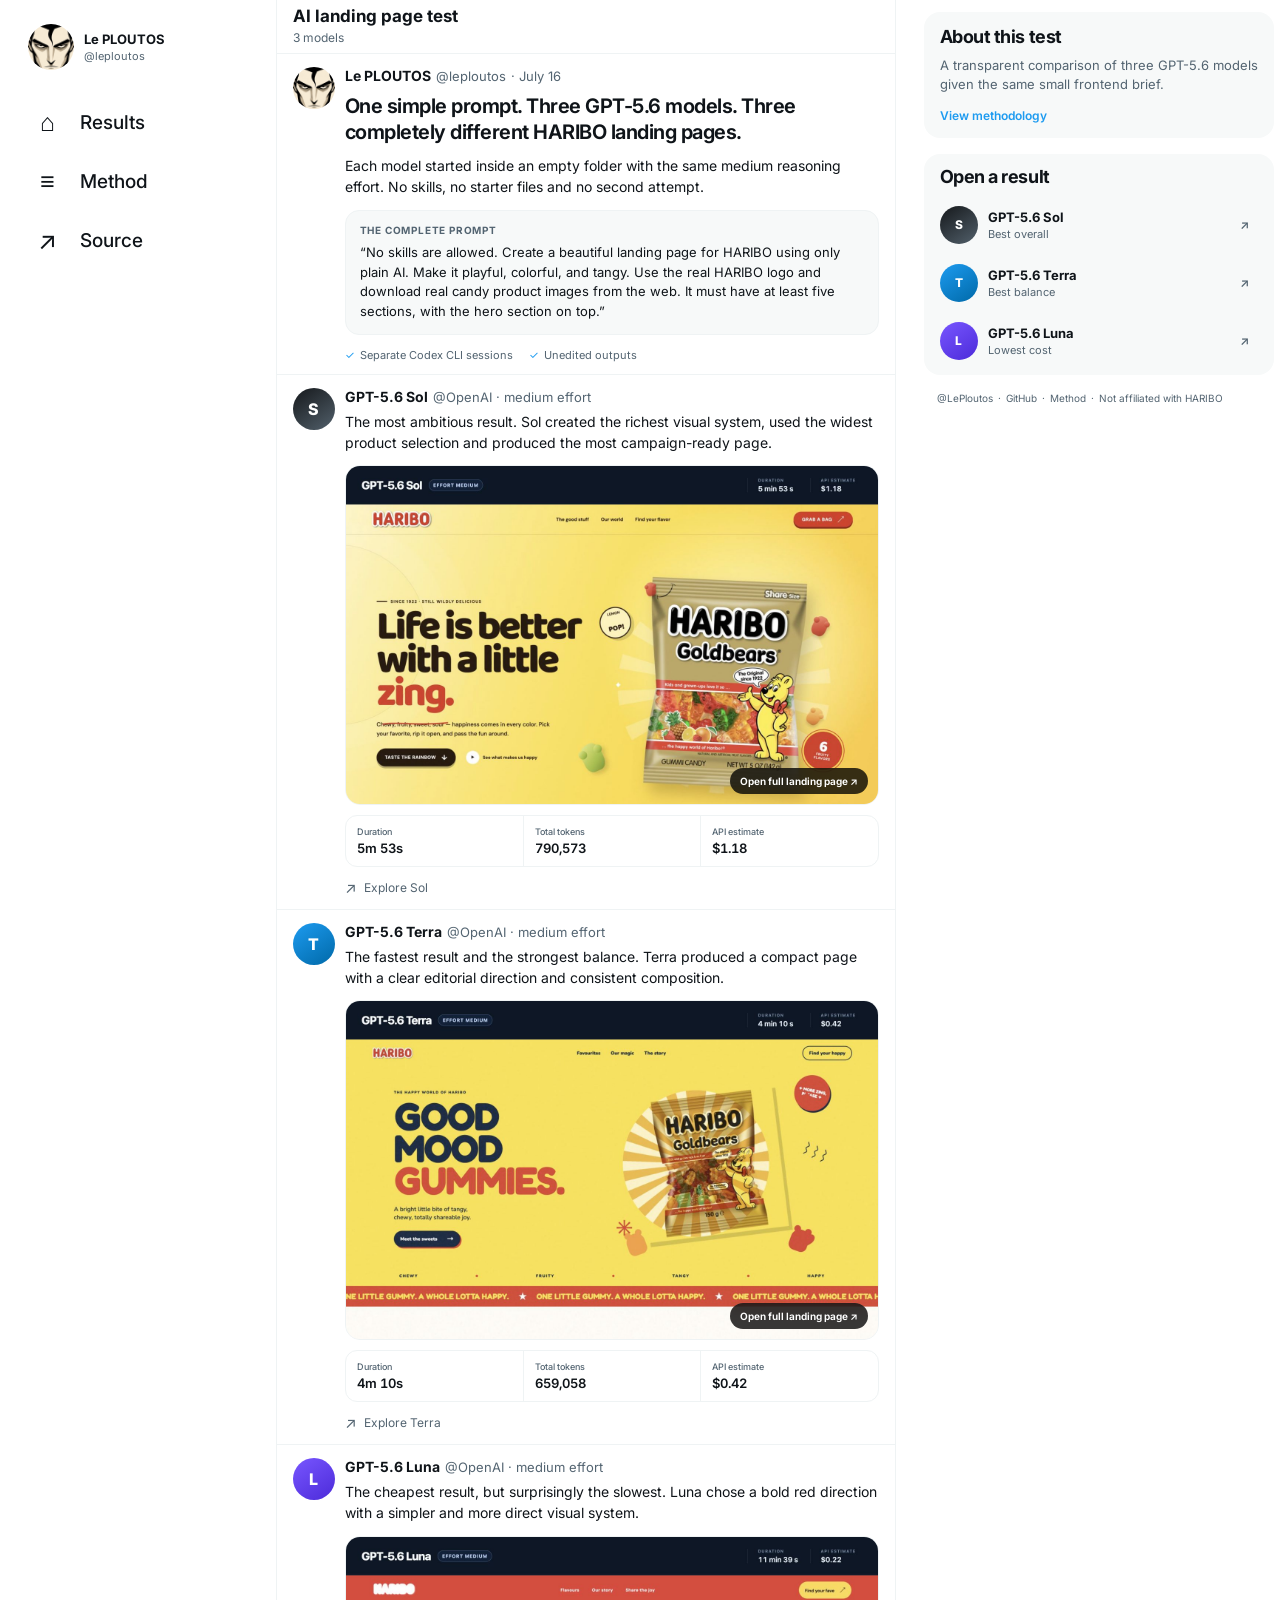
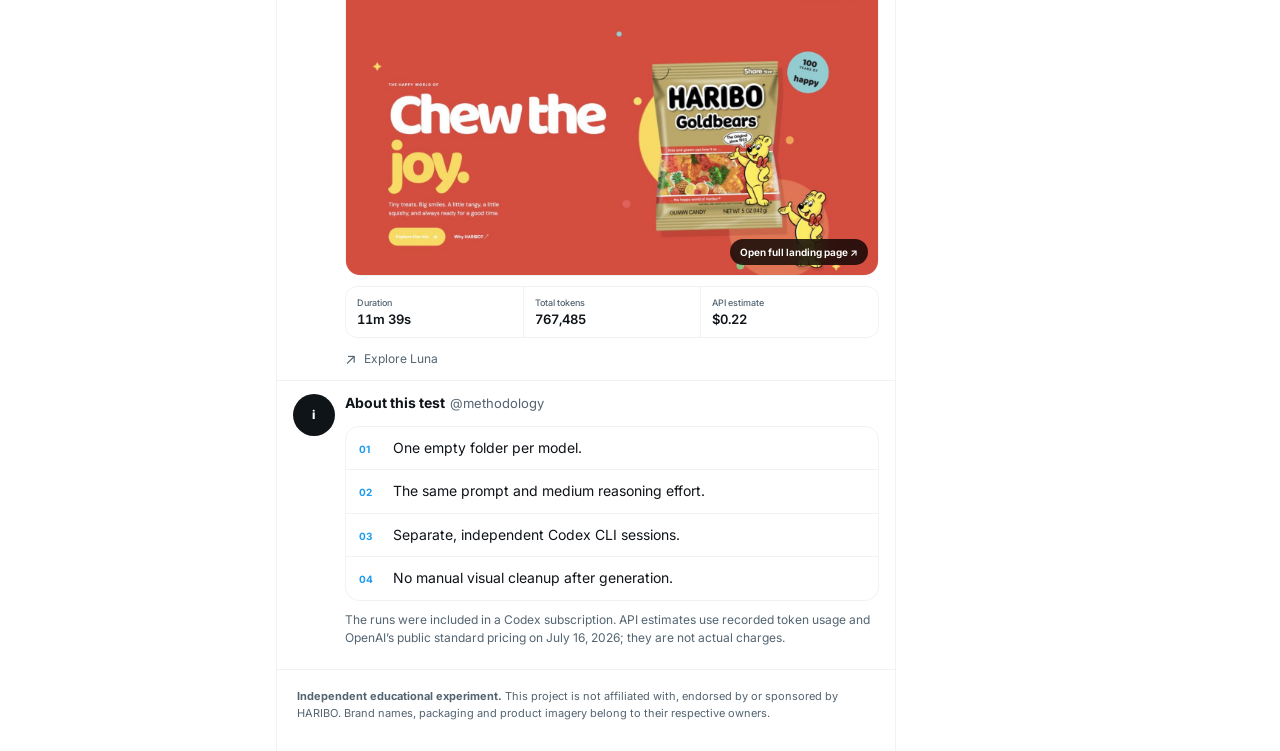
==== commit 730f5d75: "feat(profile): link X identity" ====
--- a/index.html
+++ b/index.html
@@ -25,7 +25,10 @@
   <body>
     <div class="layout">
       <aside class="rail" aria-label="Primary navigation">
-        <a class="x-mark" href="#top" aria-label="Home">𝕏</a>
+        <a class="profile-link" href="https://x.com/LePloutos" target="_blank" rel="me noreferrer" aria-label="Open @LePloutos on X">
+          <img src="assets/leploutos-avatar.jpg" alt="Le PLOUTOS profile picture" width="48" height="48">
+          <span><b>Le PLOUTOS</b><small>@leploutos</small></span>
+        </a>
         <nav>
           <a href="#results" aria-label="Results"><span>⌂</span><b>Results</b></a>
           <a href="#method" aria-label="Method"><span>≡</span><b>Method</b></a>
@@ -39,9 +42,9 @@
         </header>
 
         <article class="post intro-post">
-          <div class="avatar">GH</div>
+          <a class="avatar profile-avatar" href="https://x.com/LePloutos" target="_blank" rel="me noreferrer" aria-label="Open @LePloutos on X"><img src="assets/leploutos-avatar.jpg" alt="Le PLOUTOS profile picture" width="42" height="42"></a>
           <div class="post-content">
-            <div class="author"><strong>Gauthier Huguenin</strong><span>@Gauthier-Huguenin · July 16</span></div>
+            <div class="author"><a class="author-name" href="https://x.com/LePloutos" target="_blank" rel="me noreferrer">Le PLOUTOS</a><a class="handle" href="https://x.com/LePloutos" target="_blank" rel="me noreferrer">@leploutos</a><span>· July 16</span></div>
             <p class="lead">One simple prompt. Three GPT-5.6 models. Three completely different HARIBO landing pages.</p>
             <p>Each model started inside an empty folder with the same medium reasoning effort. No skills, no starter files and no second attempt.</p>
             <div class="prompt">
@@ -125,7 +128,7 @@
           <a href="terra/" target="_blank"><span class="mini-avatar terra-avatar">T</span><div><b>GPT-5.6 Terra</b><small>Best balance</small></div><i>↗</i></a>
           <a href="luna/" target="_blank"><span class="mini-avatar luna-avatar">L</span><div><b>GPT-5.6 Luna</b><small>Lowest cost</small></div><i>↗</i></a>
         </section>
-        <footer><a href="https://github.com/Gauthier-Huguenin/haribo-gpt-5.6-comparison" target="_blank" rel="noreferrer">GitHub</a><span>·</span><a href="#method">Method</a><span>·</span><span>Not affiliated with HARIBO</span></footer>
+        <footer><a href="https://x.com/LePloutos" target="_blank" rel="me noreferrer">@LePloutos</a><span>·</span><a href="https://github.com/Gauthier-Huguenin/haribo-gpt-5.6-comparison" target="_blank" rel="noreferrer">GitHub</a><span>·</span><a href="#method">Method</a><span>·</span><span>Not affiliated with HARIBO</span></footer>
       </aside>
     </div>
   </body>
--- a/styles.css
+++ b/styles.css
@@ -17,9 +17,13 @@
 a { color: inherit; }
 .layout { width: min(1265px, 100%); min-height: 100vh; margin: 0 auto; display: grid; grid-template-columns: 240px 620px 350px; gap: 28px; }
 
-.rail { min-height: 100vh; padding: 12px 18px; position: sticky; top: 0; align-self: start; }
-.x-mark { display: grid; place-items: center; width: 50px; height: 50px; margin-bottom: 13px; border-radius: 50%; text-decoration: none; font-size: 29px; transition: background .15s; }
-.x-mark:hover, .rail nav a:hover { background: var(--hover); }
+.rail { min-height: 100vh; padding: 16px 12px; position: sticky; top: 0; align-self: start; }
+.profile-link { max-width: 220px; margin-bottom: 18px; padding: 8px; display: flex; align-items: center; gap: 10px; border-radius: 14px; text-decoration: none; transition: background .15s; }
+.profile-link:hover, .rail nav a:hover { background: var(--hover); }
+.profile-link img { width: 46px; height: 46px; flex: 0 0 auto; border-radius: 50%; object-fit: cover; }
+.profile-link span, .profile-link b, .profile-link small { min-width: 0; display: block; }
+.profile-link b { overflow: hidden; font-size: 13px; line-height: 1.25; text-overflow: ellipsis; white-space: nowrap; }
+.profile-link small { margin-top: 2px; color: var(--secondary); font-size: 11px; }
 .rail nav { display: grid; gap: 7px; }
 .rail nav a { width: max-content; max-width: 100%; height: 52px; padding: 0 15px; display: flex; align-items: center; gap: 19px; border-radius: 999px; text-decoration: none; font-size: 19px; font-weight: 400; transition: background .15s; }
 .rail nav span { width: 26px; text-align: center; font-size: 25px; line-height: 1; }
@@ -33,13 +37,18 @@
 .post:hover { background: var(--hover); }
 .avatar, .mini-avatar { display: grid; place-items: center; flex: 0 0 auto; border-radius: 50%; color: white; background: #0f1419; font-size: 12px; font-weight: 800; }
 .avatar { width: 42px; height: 42px; }
+.profile-avatar { overflow: hidden; }
+.profile-avatar img { width: 100%; height: 100%; display: block; object-fit: cover; }
 .model-avatar { font-size: 16px; }
 .sol-avatar { background: linear-gradient(145deg, #15181b, #52606b); }
 .terra-avatar { background: linear-gradient(145deg, #1d9bf0, #0069a8); }
 .luna-avatar { background: linear-gradient(145deg, #7856ff, #4c2bd9); }
 .post-content { min-width: 0; }
 .author { min-height: 22px; display: flex; align-items: baseline; gap: 5px; overflow: hidden; white-space: nowrap; }
-.author strong { font-size: 14px; font-weight: 700; }
+.author strong, .author-name { color: var(--text); font-size: 14px; font-weight: 700; text-decoration: none; }
+.author-name:hover { text-decoration: underline; }
+.handle { color: var(--secondary); font-size: 13px; text-decoration: none; }
+.handle:hover { text-decoration: underline; }
 .author span { overflow: hidden; color: var(--secondary); font-size: 13px; text-overflow: ellipsis; }
 .post p { margin: 2px 0 11px; font-size: 14px; line-height: 1.47; }
 .post .lead { margin-top: 4px; font-size: 20px; line-height: 1.3; font-weight: 650; letter-spacing: -.025em; }
@@ -88,6 +97,8 @@
 @media (max-width: 1080px) {
   .layout { grid-template-columns: 88px 620px 1fr; gap: 20px; }
   .rail { padding-left: 16px; }
+  .profile-link { width: 54px; padding: 4px; }
+  .profile-link span { display: none; }
   .rail nav a { width: 52px; padding: 0 13px; }
   .rail nav b { display: none; }
   .sidebar { padding-right: 14px; }
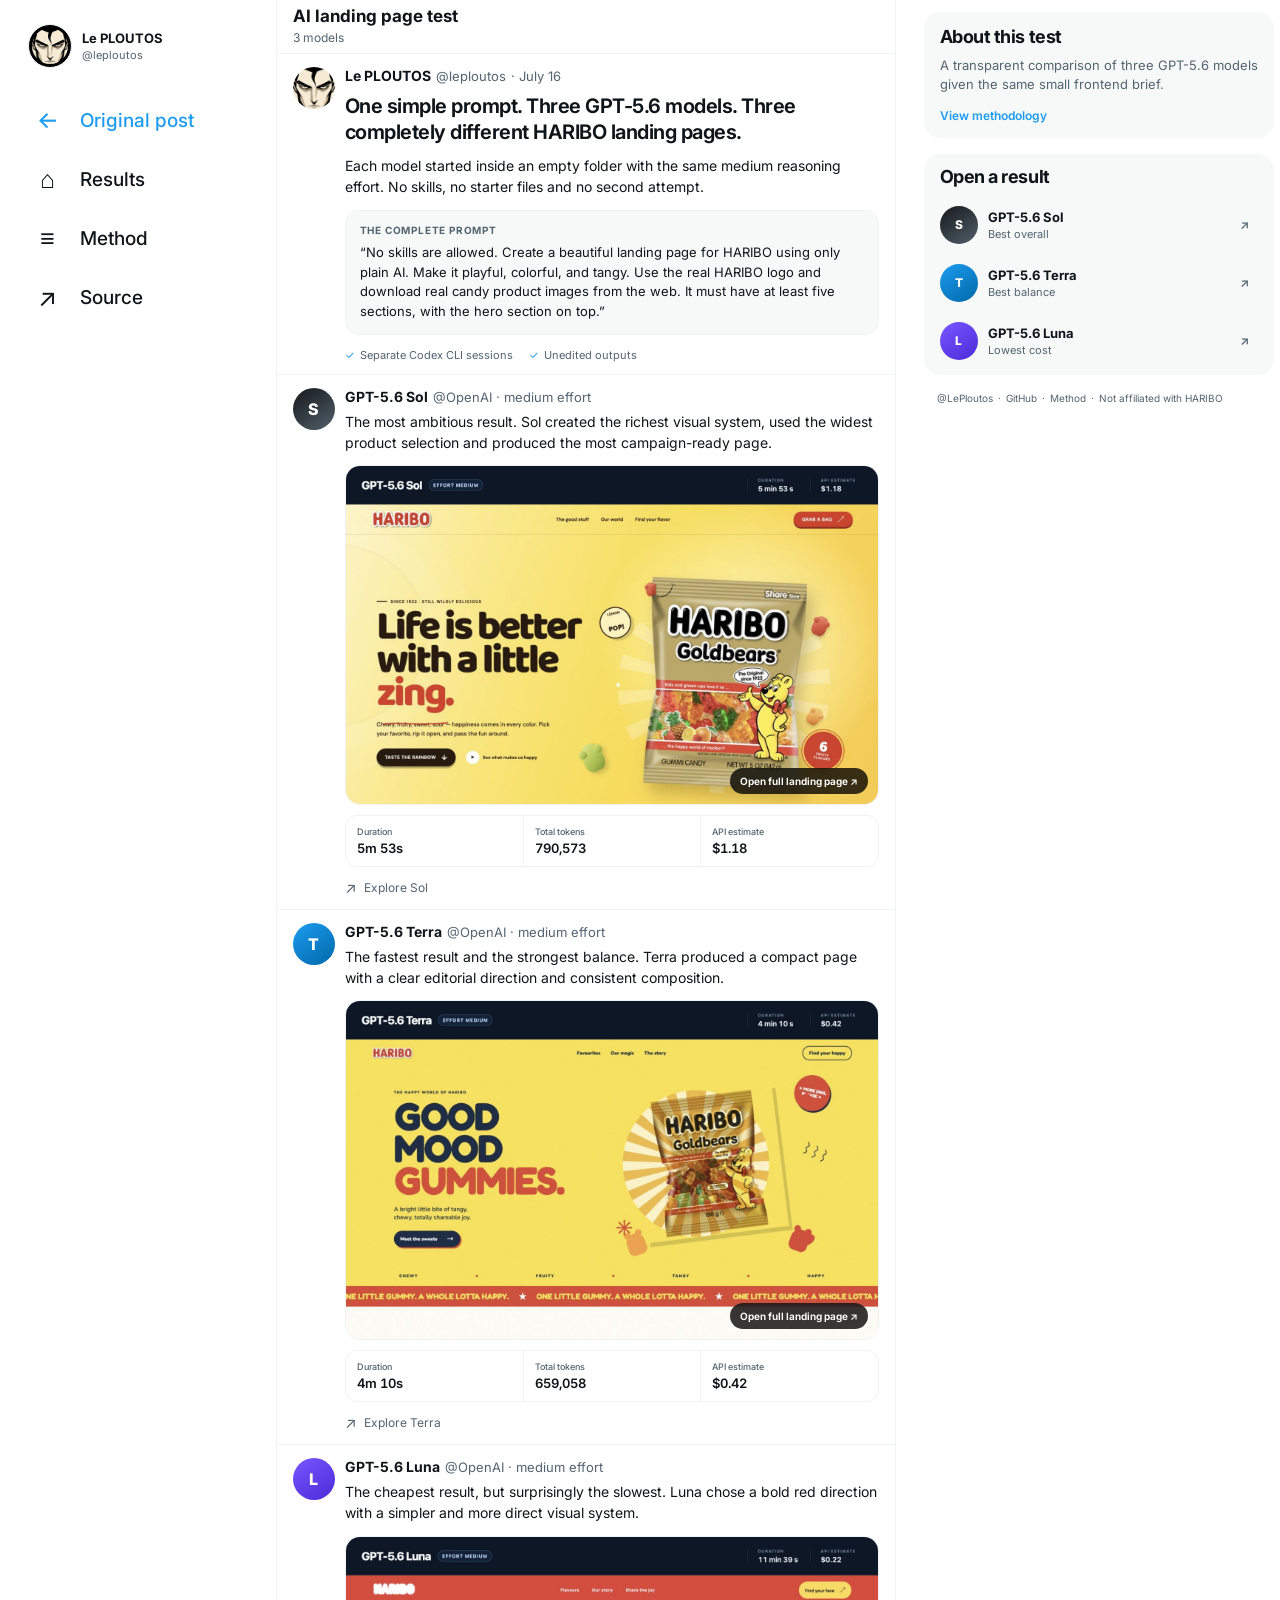
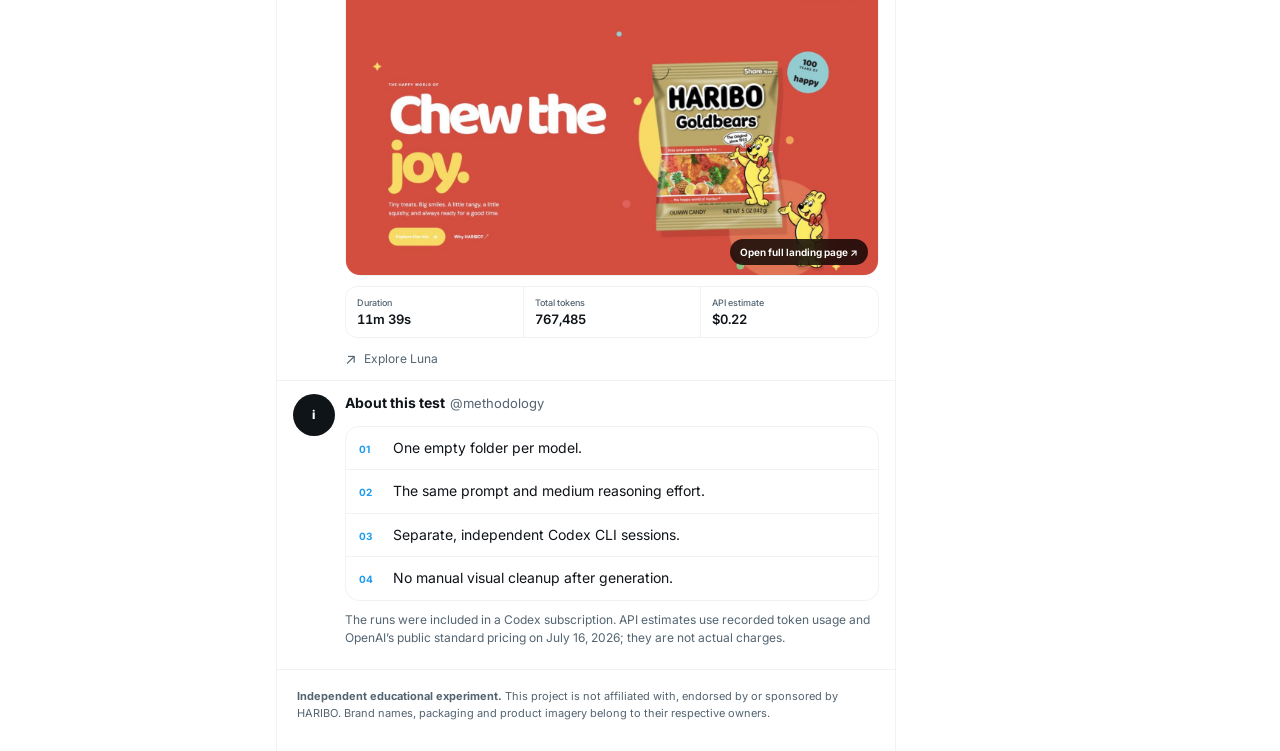
==== commit 99def473: "fix(profile): refine avatar and link original post" ====
--- a/index.html
+++ b/index.html
@@ -30,6 +30,7 @@
           <span><b>Le PLOUTOS</b><small>@leploutos</small></span>
         </a>
         <nav>
+          <a class="original-post-link" href="https://x.com/leploutos/status/2077848248958530028" target="_blank" rel="noreferrer" aria-label="Back to the original post on X"><span>←</span><b>Original post</b></a>
           <a href="#results" aria-label="Results"><span>⌂</span><b>Results</b></a>
           <a href="#method" aria-label="Method"><span>≡</span><b>Method</b></a>
           <a href="https://github.com/Gauthier-Huguenin/haribo-gpt-5.6-comparison" target="_blank" rel="noreferrer" aria-label="Source code"><span>↗</span><b>Source</b></a>
--- a/styles.css
+++ b/styles.css
@@ -20,7 +20,7 @@
 .rail { min-height: 100vh; padding: 16px 12px; position: sticky; top: 0; align-self: start; }
 .profile-link { max-width: 220px; margin-bottom: 18px; padding: 8px; display: flex; align-items: center; gap: 10px; border-radius: 14px; text-decoration: none; transition: background .15s; }
 .profile-link:hover, .rail nav a:hover { background: var(--hover); }
-.profile-link img { width: 46px; height: 46px; flex: 0 0 auto; border-radius: 50%; object-fit: cover; }
+.profile-link img { width: 44px; height: 44px; padding: 3px; flex: 0 0 auto; border: 1px solid var(--line); border-radius: 50%; background: #000; object-fit: contain; }
 .profile-link span, .profile-link b, .profile-link small { min-width: 0; display: block; }
 .profile-link b { overflow: hidden; font-size: 13px; line-height: 1.25; text-overflow: ellipsis; white-space: nowrap; }
 .profile-link small { margin-top: 2px; color: var(--secondary); font-size: 11px; }
@@ -28,6 +28,8 @@
 .rail nav a { width: max-content; max-width: 100%; height: 52px; padding: 0 15px; display: flex; align-items: center; gap: 19px; border-radius: 999px; text-decoration: none; font-size: 19px; font-weight: 400; transition: background .15s; }
 .rail nav span { width: 26px; text-align: center; font-size: 25px; line-height: 1; }
 .rail nav b { font-weight: 500; }
+.rail nav .original-post-link { color: var(--blue); font-weight: 500; }
+.rail nav .original-post-link span { font-size: 23px; }
 
 .feed { min-width: 0; border-left: 1px solid var(--line); border-right: 1px solid var(--line); }
 .topbar { height: 54px; padding: 0 16px; display: flex; align-items: center; position: sticky; top: 0; z-index: 5; border-bottom: 1px solid var(--line); background: color-mix(in srgb, var(--bg) 88%, transparent); backdrop-filter: blur(12px); }
